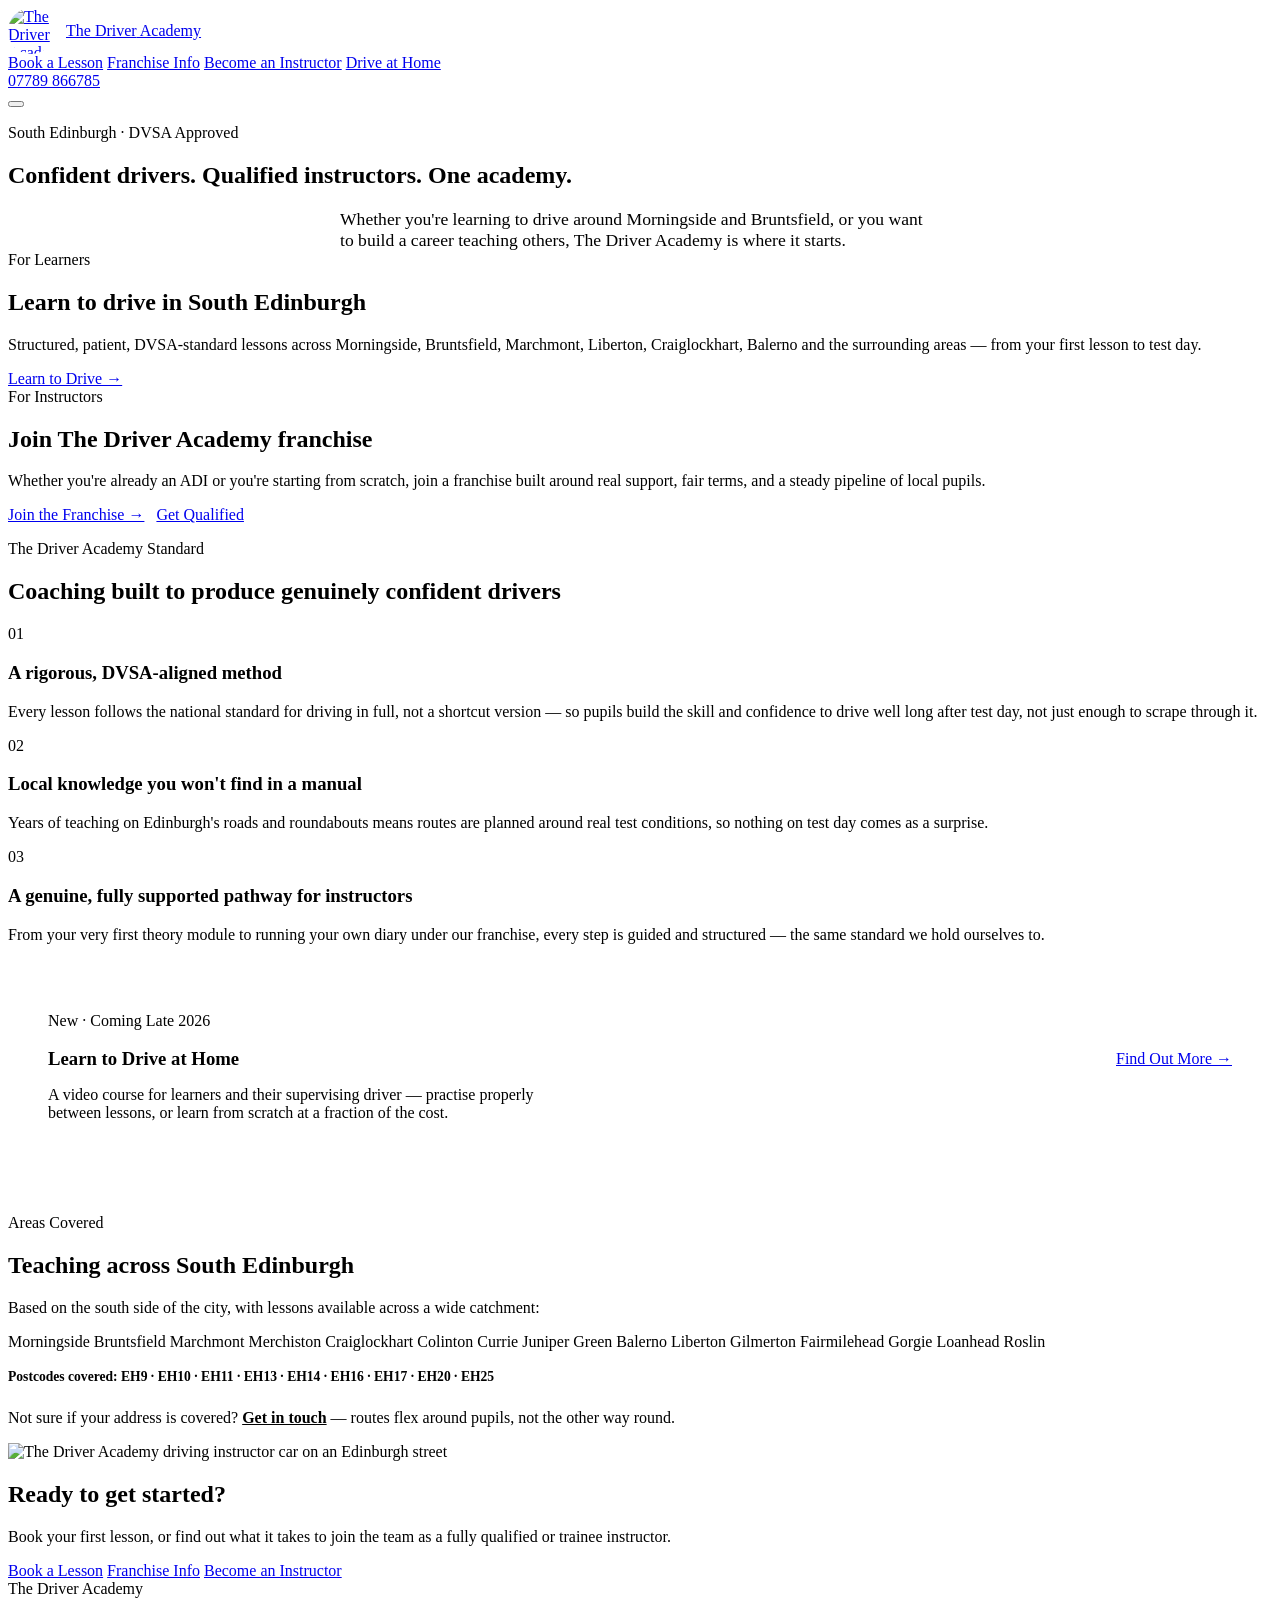
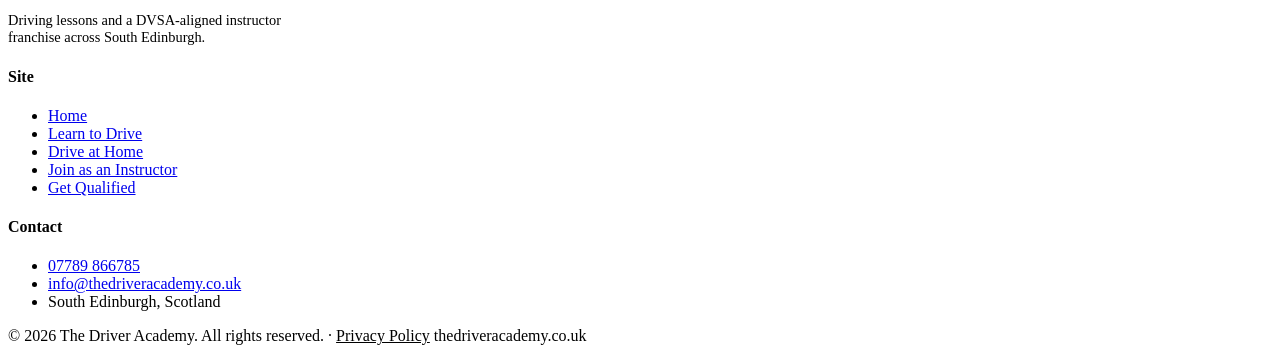
==== index.html @ 69329bc8 "Add files via upload" ====
<!DOCTYPE html>
<html lang="en-GB">
<head>
<meta charset="UTF-8">
<title>The Driver Academy | Learn to Drive & Instructor Franchise in Edinburgh</title>
<meta name="viewport" content="width=device-width, initial-scale=1.0">
<meta name="description" content="The Driver Academy — driving lessons across South Edinburgh (Morningside, Bruntsfield, Marchmont, Liberton, Craiglockhart, Balerno) and a driving instructor franchise for qualified and trainee ADIs.">
<link rel="icon" href="assets/images/favicon.png" type="image/png">
<link rel="preconnect" href="https://fonts.googleapis.com">
<link href="https://fonts.googleapis.com/css2?family=Archivo:wght@800;900&family=Inter:wght@400;500;600;700;800&display=swap" rel="stylesheet">
<link rel="stylesheet" href="assets/css/style.css">
<meta property="og:title" content="The Driver Academy">
<meta property="og:description" content="Driving lessons in South Edinburgh and a driving instructor franchise, including full ADI training for new instructors.">
<meta property="og:type" content="website">
<meta property="og:url" content="https://www.thedriveracademy.co.uk">
</head>
<body>

<header class="site-header">
  <nav class="nav">
    <a href="index.html" style="display:flex;align-items:center;gap:12px;">
      <img src="assets/images/logo.png" alt="The Driver Academy logo" style="height:46px;width:46px;border-radius:50%;">
      <span class="logo">The Driver<span> Academy</span></span>
    </a>
    <div class="nav-links">
      <a href="learners.html#book">Book a Lesson</a>
      <a href="instructors.html">Franchise Info</a>
      <a href="instructors/get-qualified.html">Become an Instructor</a>
      <a href="learn-at-home.html">Drive at Home</a>
    </div>
    <div class="nav-cta">
      <a href="tel:07789866785" class="btn btn--primary">07789 866785</a>
    </div>
    <button class="nav-toggle" aria-label="Menu" aria-expanded="false">
      <span></span><span></span><span></span>
    </button>
  </nav>
</header>

<section class="hero">
  <div class="container hero-intro">
    <p class="eyebrow">South Edinburgh · DVSA Approved</p>
    <h1>Confident drivers. Qualified instructors. One academy.</h1>
    <p style="font-size:1.1rem;max-width:600px;margin:0 auto;">Whether you're learning to drive around Morningside and Bruntsfield, or you want to build a career teaching others, The Driver Academy is where it starts.</p>
  </div>

  <div class="split">
    <div class="split-panel split-panel--light">
      <span class="tag">For Learners</span>
      <h2>Learn to drive in South Edinburgh</h2>
      <p>Structured, patient, DVSA-standard lessons across Morningside, Bruntsfield, Marchmont, Liberton, Craiglockhart, Balerno and the surrounding areas — from your first lesson to test day.</p>
      <div>
        <a href="learners.html" class="btn btn--dark">Learn to Drive →</a>
      </div>
    </div>
    <div class="split-panel split-panel--dark">
      <span class="tag">For Instructors</span>
      <h2>Join The Driver Academy franchise</h2>
      <p>Whether you're already an ADI or you're starting from scratch, join a franchise built around real support, fair terms, and a steady pipeline of local pupils.</p>
      <div style="display:flex;gap:12px;flex-wrap:wrap;">
        <a href="instructors.html" class="btn btn--primary">Join the Franchise →</a>
        <a href="instructors/get-qualified.html" class="btn btn--outline-light">Get Qualified</a>
      </div>
    </div>
  </div>
</section>

<section class="section">
  <div class="container">
    <div class="section-head section-head--center">
      <p class="eyebrow">The Driver Academy Standard</p>
      <h2>Coaching built to produce genuinely confident drivers</h2>
    </div>
    <div class="grid grid--3">
      <div class="card">
        <div class="card-icon">01</div>
        <h3>A rigorous, DVSA-aligned method</h3>
        <p>Every lesson follows the national standard for driving in full, not a shortcut version — so pupils build the skill and confidence to drive well long after test day, not just enough to scrape through it.</p>
      </div>
      <div class="card">
        <div class="card-icon">02</div>
        <h3>Local knowledge you won't find in a manual</h3>
        <p>Years of teaching on Edinburgh's roads and roundabouts means routes are planned around real test conditions, so nothing on test day comes as a surprise.</p>
      </div>
      <div class="card">
        <div class="card-icon">03</div>
        <h3>A genuine, fully supported pathway for instructors</h3>
        <p>From your very first theory module to running your own diary under our franchise, every step is guided and structured — the same standard we hold ourselves to.</p>
      </div>
    </div>
  </div>
</section>

<section class="section" style="padding-top:0;padding-bottom:40px;">
  <div class="container">
    <div class="card" style="border-color:var(--black);padding:36px 40px;display:flex;justify-content:space-between;align-items:center;gap:24px;flex-wrap:wrap;">
      <div>
        <p class="eyebrow" style="margin-bottom:8px;">New · Coming Late 2026</p>
        <h3 style="margin-bottom:6px;">Learn to Drive at Home</h3>
        <p style="margin-bottom:0;max-width:520px;">A video course for learners and their supervising driver — practise properly between lessons, or learn from scratch at a fraction of the cost.</p>
      </div>
      <a href="learn-at-home.html" class="btn btn--dark" style="flex-shrink:0;">Find Out More →</a>
    </div>
  </div>
</section>

<section class="section section--off">
  <div class="container">
    <div class="grid grid--2" style="align-items:center;gap:56px;">
      <div>
        <p class="eyebrow">Areas Covered</p>
        <h2>Teaching across South Edinburgh</h2>
        <p>Based on the south side of the city, with lessons available across a wide catchment:</p>
        <div class="area-list">
          <span class="area-pill">Morningside</span>
          <span class="area-pill">Bruntsfield</span>
          <span class="area-pill">Marchmont</span>
          <span class="area-pill">Merchiston</span>
          <span class="area-pill">Craiglockhart</span>
          <span class="area-pill">Colinton</span>
          <span class="area-pill">Currie</span>
          <span class="area-pill">Juniper Green</span>
          <span class="area-pill">Balerno</span>
          <span class="area-pill">Liberton</span>
          <span class="area-pill">Gilmerton</span>
          <span class="area-pill">Fairmilehead</span>
          <span class="area-pill">Gorgie</span>
          <span class="area-pill">Loanhead</span>
          <span class="area-pill">Roslin</span>
        </div>
        <p style="margin-top:18px;font-size:0.85rem;font-weight:700;color:var(--grey-700);">Postcodes covered: EH9 &middot; EH10 &middot; EH11 &middot; EH13 &middot; EH14 &middot; EH16 &middot; EH17 &middot; EH20 &middot; EH25</p>
        <p style="margin-top:24px;">Not sure if your address is covered? <a href="learners.html#book" style="color:var(--red);font-weight:700;">Get in touch</a> — routes flex around pupils, not the other way round.</p>
      </div>
      <div class="card" style="padding:0;overflow:hidden;">
        <img src="assets/images/homepage-car.jpg" alt="The Driver Academy driving instructor car on an Edinburgh street" style="display:block;width:100%;height:100%;object-fit:cover;">
      </div>
    </div>
  </div>
</section>

<section class="cta-strip">
  <div class="container">
    <h2>Ready to get started?</h2>
    <p>Book your first lesson, or find out what it takes to join the team as a fully qualified or trainee instructor.</p>
    <div class="cta-buttons">
      <a href="learners.html#book" class="btn btn--primary">Book a Lesson</a>
      <a href="instructors.html" class="btn btn--outline-light">Franchise Info</a>
      <a href="instructors/get-qualified.html" class="btn btn--outline-light">Become an Instructor</a>
    </div>
  </div>
</section>

<footer class="site-footer">
  <div class="container">
    <div class="footer-grid">
      <div>
        <span class="footer-logo">The Driver<span> Academy</span></span>
        <p style="color:var(--grey-500);font-size:0.9rem;max-width:280px;">Driving lessons and a DVSA-aligned instructor franchise across South Edinburgh.</p>
      </div>
      <div>
        <h4>Site</h4>
        <ul>
          <li><a href="index.html">Home</a></li>
          <li><a href="learners.html">Learn to Drive</a></li>
          <li><a href="learn-at-home.html">Drive at Home</a></li>
          <li><a href="instructors.html">Join as an Instructor</a></li>
          <li><a href="instructors/get-qualified.html">Get Qualified</a></li>
        </ul>
      </div>
      <div>
        <h4>Contact</h4>
        <ul>
          <li><a href="tel:07789866785">07789 866785</a></li>
          <li><a href="mailto:info@thedriveracademy.co.uk">info@thedriveracademy.co.uk</a></li>
          <li>South Edinburgh, Scotland</li>
        </ul>
      </div>
    </div>
    <div class="footer-bottom">
      <span>© 2026 The Driver Academy. All rights reserved. · <a href="privacy.html" style="color:var(--grey-300);">Privacy Policy</a></span>
      <span>thedriveracademy.co.uk</span>
    </div>
  </div>
</footer>

<script src="assets/js/main.js"></script>
</body>
</html>
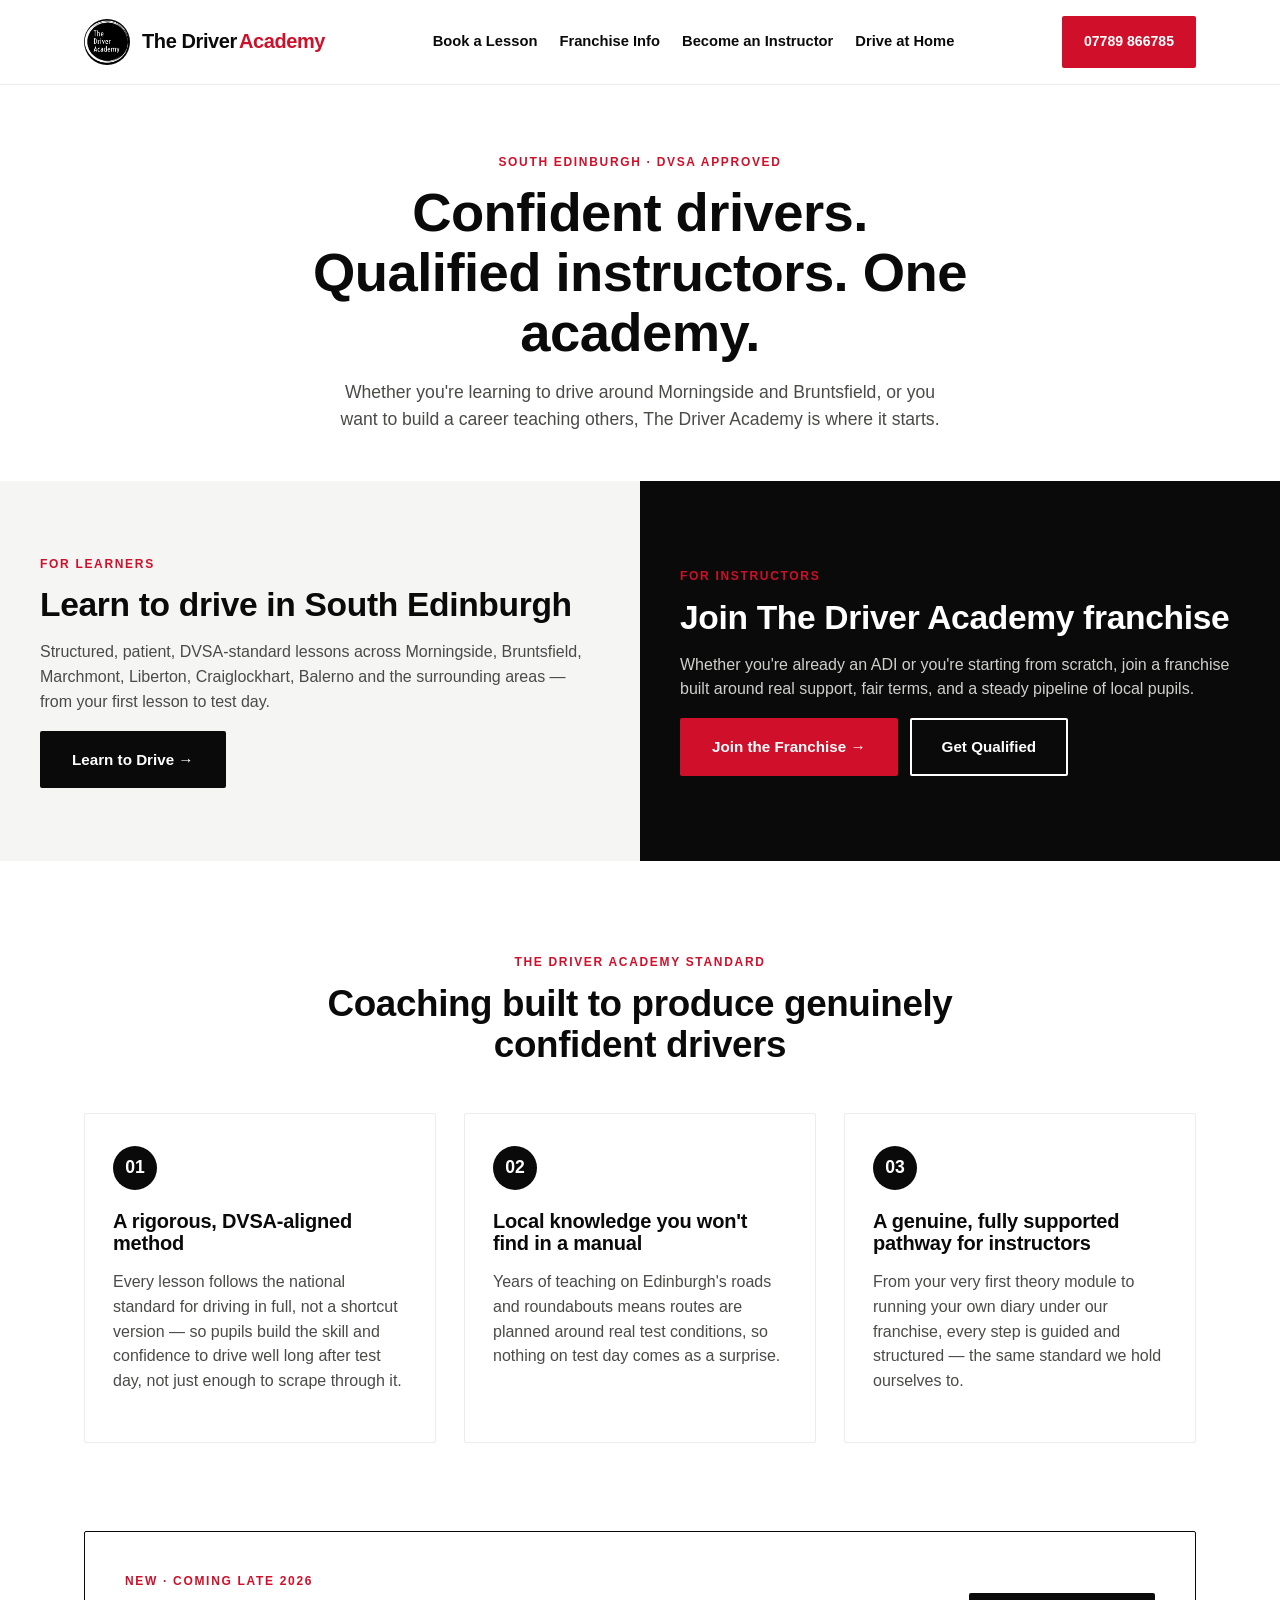
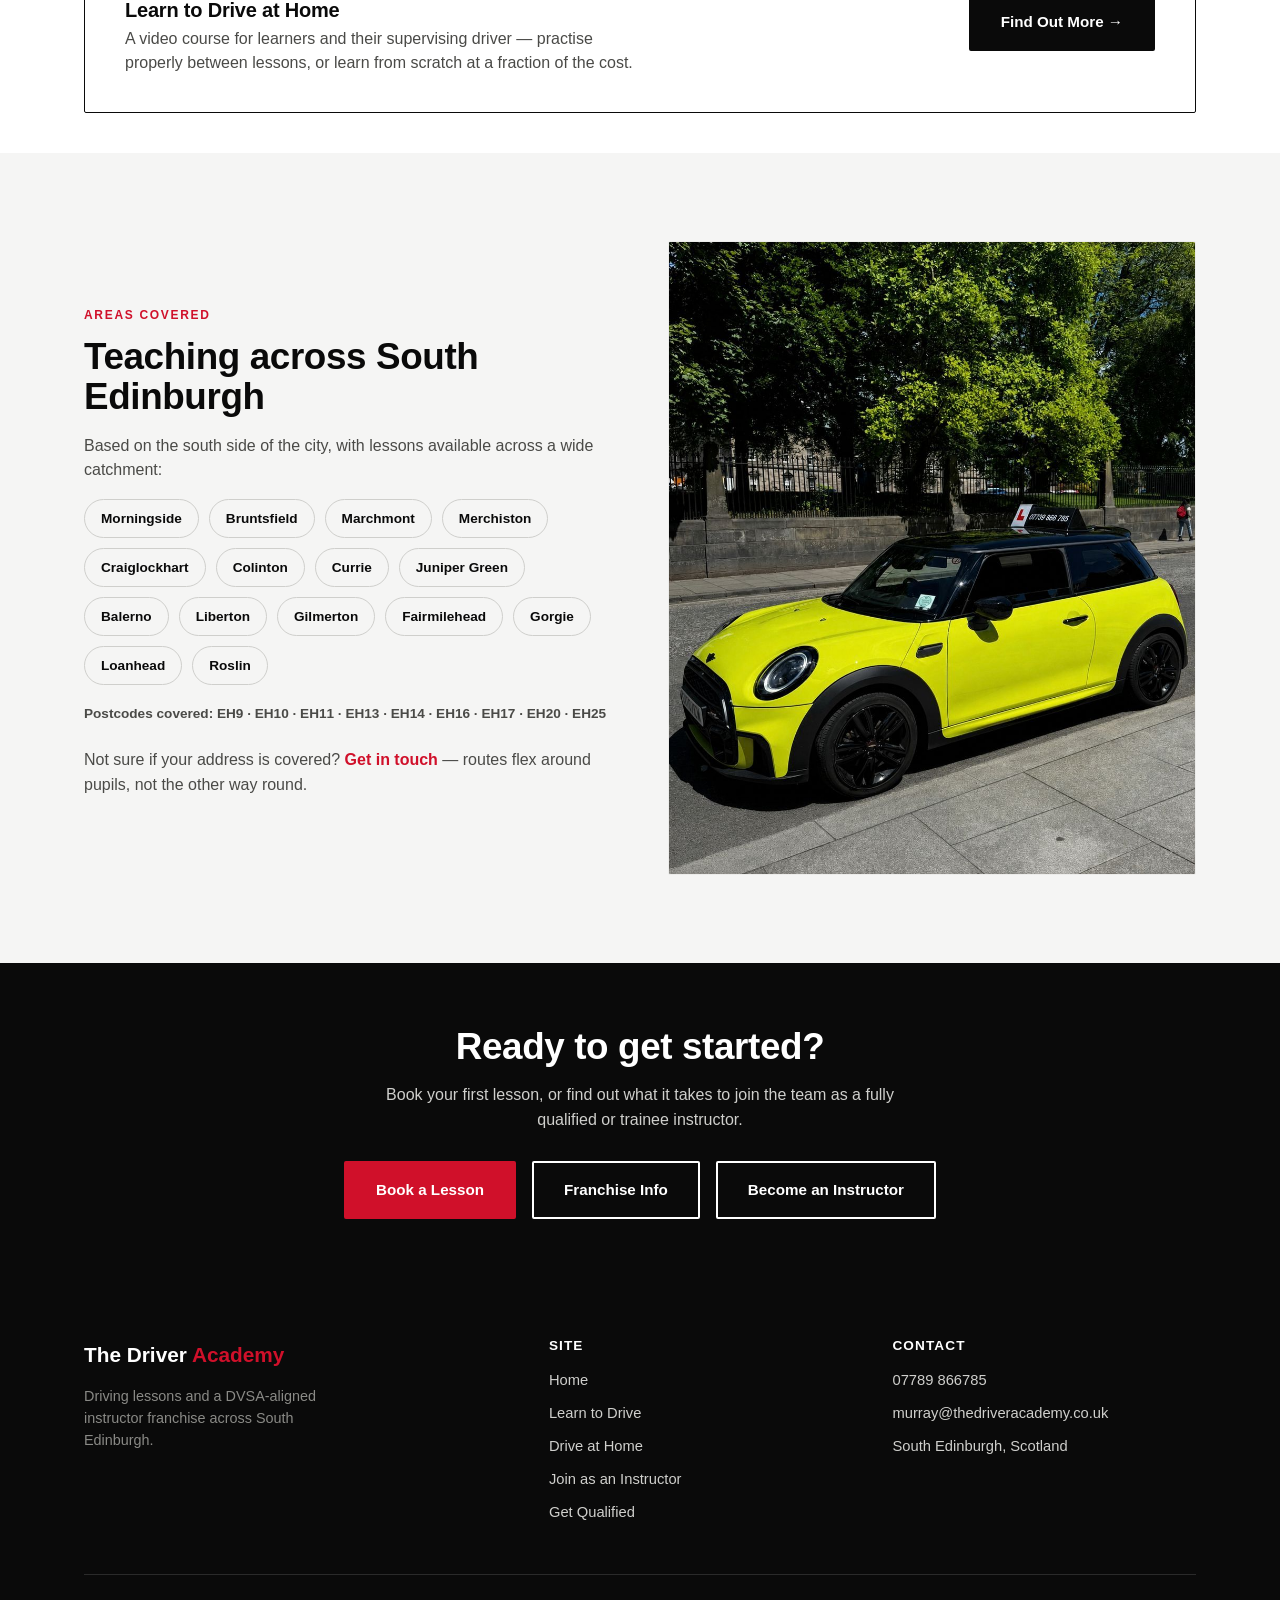
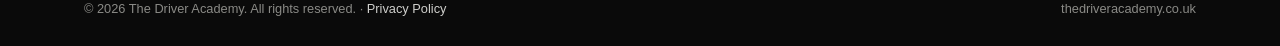
==== commit d84fa41c: "Update index.html" ====
--- a/index.html
+++ b/index.html
@@ -171,7 +171,7 @@
         <h4>Contact</h4>
         <ul>
           <li><a href="tel:07789866785">07789 866785</a></li>
-          <li><a href="mailto:info@thedriveracademy.co.uk">info@thedriveracademy.co.uk</a></li>
+          <li><a href="mailto:murray@thedriveracademy.co.uk">murray@thedriveracademy.co.uk</a></li>
           <li>South Edinburgh, Scotland</li>
         </ul>
       </div>
--- a/assets/css/style.css
+++ b/assets/css/style.css
@@ -0,0 +1,657 @@
+/* =========================================================
+   The Driver Academy — shared stylesheet
+   Palette: black / white core, single red accent (L-plate red)
+   ========================================================= */
+
+:root {
+  --black: #0a0a0a;
+  --white: #ffffff;
+  --off-white: #f5f5f4;
+  --grey-100: #ececea;
+  --grey-300: #cfcfcc;
+  --grey-500: #8a8a86;
+  --grey-700: #4a4a47;
+  --red: #d0102a;      /* L-plate red — the one accent colour */
+  --red-dark: #a30c21;
+  --radius: 2px;
+  --max-width: 1160px;
+  --font: 'Inter', -apple-system, BlinkMacSystemFont, 'Segoe UI', Roboto, Arial, sans-serif;
+  --font-display: 'Archivo', var(--font);
+}
+
+* { box-sizing: border-box; }
+
+html { scroll-behavior: smooth; }
+
+body {
+  margin: 0;
+  font-family: var(--font);
+  color: var(--black);
+  background: var(--white);
+  line-height: 1.55;
+  -webkit-font-smoothing: antialiased;
+}
+
+img { max-width: 100%; display: block; }
+
+a { color: inherit; text-decoration: none; }
+
+.container {
+  max-width: var(--max-width);
+  margin: 0 auto;
+  padding: 0 24px;
+}
+
+h1, h2, h3, h4 {
+  font-family: var(--font-display);
+  font-weight: 800;
+  line-height: 1.1;
+  margin: 0 0 16px;
+  letter-spacing: -0.01em;
+}
+
+h1 { font-size: clamp(2.2rem, 5vw, 3.4rem); }
+h2 { font-size: clamp(1.6rem, 3.4vw, 2.3rem); }
+h3 { font-size: 1.25rem; }
+
+p { margin: 0 0 16px; color: var(--grey-700); }
+
+.eyebrow {
+  display: inline-block;
+  font-size: 0.75rem;
+  font-weight: 700;
+  letter-spacing: 0.14em;
+  text-transform: uppercase;
+  color: var(--red);
+  margin-bottom: 12px;
+}
+
+.section {
+  padding: 88px 0;
+}
+
+.section--tight { padding: 56px 0; }
+
+.section--dark {
+  background: var(--black);
+  color: var(--white);
+}
+
+.section--dark p { color: var(--grey-300); }
+.section--dark h2, .section--dark h3 { color: var(--white); }
+
+.section--off {
+  background: var(--off-white);
+}
+
+.section-head {
+  max-width: 640px;
+  margin: 0 0 48px;
+}
+
+.section-head--center {
+  margin-left: auto;
+  margin-right: auto;
+  text-align: center;
+}
+
+/* ---------- Buttons ---------- */
+
+.btn {
+  display: inline-flex;
+  align-items: center;
+  justify-content: center;
+  gap: 8px;
+  padding: 15px 30px;
+  font-weight: 700;
+  font-size: 0.95rem;
+  border-radius: var(--radius);
+  border: 2px solid var(--black);
+  cursor: pointer;
+  transition: transform 0.15s ease, background 0.15s ease, color 0.15s ease, border-color 0.15s ease;
+  white-space: nowrap;
+}
+
+.btn:hover { transform: translateY(-2px); }
+
+.btn--primary {
+  background: var(--red);
+  border-color: var(--red);
+  color: var(--white);
+}
+.btn--primary:hover { background: var(--red-dark); border-color: var(--red-dark); }
+
+.btn--dark {
+  background: var(--black);
+  border-color: var(--black);
+  color: var(--white);
+}
+.btn--dark:hover { background: #1f1f1f; }
+
+.btn--outline {
+  background: transparent;
+  border-color: var(--black);
+  color: var(--black);
+}
+.btn--outline:hover { background: var(--black); color: var(--white); }
+
+.btn--outline-light {
+  background: transparent;
+  border-color: var(--white);
+  color: var(--white);
+}
+.btn--outline-light:hover { background: var(--white); color: var(--black); }
+
+.btn--block { width: 100%; }
+
+/* ---------- Header / Nav ---------- */
+
+.site-header {
+  position: sticky;
+  top: 0;
+  z-index: 100;
+  background: rgba(255,255,255,0.94);
+  backdrop-filter: saturate(180%) blur(8px);
+  border-bottom: 1px solid var(--grey-100);
+}
+
+.nav {
+  display: flex;
+  align-items: center;
+  justify-content: space-between;
+  padding: 16px 24px;
+  max-width: var(--max-width);
+  margin: 0 auto;
+}
+
+.logo {
+  font-family: var(--font-display);
+  font-weight: 900;
+  font-size: 1.25rem;
+  letter-spacing: -0.02em;
+  display: flex;
+  align-items: baseline;
+  gap: 2px;
+}
+
+.logo span { color: var(--red); }
+
+.nav-links {
+  display: flex;
+  align-items: center;
+  gap: 22px;
+  flex-shrink: 0;
+}
+
+.nav-links a {
+  font-weight: 600;
+  font-size: 0.92rem;
+  padding: 6px 0;
+  border-bottom: 2px solid transparent;
+  white-space: nowrap;
+}
+
+.logo {
+  white-space: nowrap;
+  flex-shrink: 0;
+}
+
+.nav-links a:hover,
+.nav-links a.active {
+  border-bottom-color: var(--red);
+}
+
+.nav-cta {
+  display: flex;
+  gap: 10px;
+  align-items: center;
+  flex-shrink: 0;
+}
+
+.nav-cta .btn {
+  padding: 13px 20px;
+  font-size: 0.88rem;
+  white-space: nowrap;
+}
+
+.nav-toggle {
+  display: none;
+  flex-direction: column;
+  gap: 5px;
+  background: none;
+  border: none;
+  cursor: pointer;
+  padding: 8px;
+}
+.nav-toggle span {
+  width: 24px;
+  height: 2px;
+  background: var(--black);
+}
+
+/* ---------- Hero split (home) ---------- */
+
+.hero {
+  padding: 64px 0 0;
+}
+
+.hero-intro {
+  text-align: center;
+  max-width: 720px;
+  margin: 0 auto 48px;
+}
+
+.split {
+  display: grid;
+  grid-template-columns: 1fr 1fr;
+}
+
+.split-panel {
+  padding: 72px 40px;
+  min-height: 380px;
+  display: flex;
+  flex-direction: column;
+  justify-content: center;
+  position: relative;
+}
+
+.split-panel--light {
+  background: var(--off-white);
+  color: var(--black);
+}
+
+.split-panel--dark {
+  background: var(--black);
+  color: var(--white);
+}
+
+.split-panel--dark p { color: var(--grey-300); }
+
+.split-panel .tag {
+  font-size: 0.75rem;
+  font-weight: 700;
+  letter-spacing: 0.14em;
+  text-transform: uppercase;
+  color: var(--red);
+  margin-bottom: 14px;
+}
+
+.split-panel h2 { font-size: clamp(1.6rem, 3vw, 2.1rem); }
+
+/* ---------- Cards / grids ---------- */
+
+.grid {
+  display: grid;
+  gap: 28px;
+}
+
+.grid--3 { grid-template-columns: repeat(3, 1fr); }
+.grid--2 { grid-template-columns: repeat(2, 1fr); }
+.grid--4 { grid-template-columns: repeat(4, 1fr); }
+
+.card {
+  background: var(--white);
+  border: 1px solid var(--grey-100);
+  border-radius: var(--radius);
+  padding: 32px 28px;
+}
+
+.card--dark {
+  background: var(--black);
+  color: var(--white);
+  border-color: var(--black);
+}
+.card--dark p { color: var(--grey-300); }
+
+.card-icon {
+  width: 44px;
+  height: 44px;
+  border-radius: 50%;
+  background: var(--black);
+  color: var(--white);
+  display: flex;
+  align-items: center;
+  justify-content: center;
+  font-weight: 800;
+  margin-bottom: 20px;
+  font-size: 1.1rem;
+}
+
+.card--dark .card-icon {
+  background: var(--red);
+}
+
+/* ---------- Pricing ---------- */
+
+.price-card {
+  border: 2px solid var(--black);
+  border-radius: var(--radius);
+  padding: 36px 28px;
+  text-align: center;
+  display: flex;
+  flex-direction: column;
+}
+
+.price-card--featured {
+  border-color: var(--red);
+  position: relative;
+}
+
+.price-card--featured::before {
+  content: "MOST POPULAR";
+  position: absolute;
+  top: -13px;
+  left: 50%;
+  transform: translateX(-50%);
+  background: var(--red);
+  color: var(--white);
+  font-size: 0.68rem;
+  font-weight: 800;
+  letter-spacing: 0.08em;
+  padding: 4px 12px;
+  border-radius: 20px;
+}
+
+.price-value {
+  font-family: var(--font-display);
+  font-size: 2.4rem;
+  font-weight: 900;
+  margin: 12px 0 4px;
+}
+
+.price-value span {
+  font-size: 1rem;
+  font-weight: 600;
+  color: var(--grey-500);
+  margin-left: 5px;
+}
+
+.price-note {
+  font-size: 0.8rem;
+  color: var(--grey-500);
+  margin-top: -10px;
+}
+
+.price-list {
+  list-style: none;
+  padding: 0;
+  margin: 24px 0 28px;
+  text-align: left;
+  flex-grow: 1;
+}
+
+.price-list li {
+  padding: 9px 0;
+  border-top: 1px solid var(--grey-100);
+  font-size: 0.92rem;
+  display: flex;
+  gap: 10px;
+}
+
+.price-list li::before {
+  content: "✓";
+  color: var(--red);
+  font-weight: 800;
+}
+
+.badge-flag {
+  display: inline-block;
+  background: var(--grey-100);
+  color: var(--black);
+  font-size: 0.75rem;
+  font-weight: 700;
+  padding: 6px 12px;
+  border-radius: 20px;
+  margin: 4px 6px 4px 0;
+}
+
+/* ---------- Steps / timeline ---------- */
+
+.steps {
+  counter-reset: step;
+}
+
+.step {
+  display: grid;
+  grid-template-columns: 64px 1fr;
+  gap: 24px;
+  padding: 28px 0;
+  border-top: 1px solid var(--grey-100);
+}
+
+.step:first-child { border-top: none; }
+
+.step-num {
+  counter-increment: step;
+  font-family: var(--font-display);
+  font-size: 1.6rem;
+  font-weight: 900;
+  color: var(--grey-300);
+}
+
+.step-num::before {
+  content: counter(step, decimal-leading-zero);
+}
+
+/* ---------- Testimonials ---------- */
+
+.testimonial {
+  background: var(--off-white);
+  border-left: 4px solid var(--red);
+  padding: 26px 28px;
+  border-radius: var(--radius);
+}
+
+.testimonial p {
+  font-style: italic;
+  color: var(--black);
+  margin-bottom: 12px;
+}
+
+.testimonial-name {
+  font-weight: 700;
+  font-size: 0.9rem;
+  color: var(--grey-700);
+}
+
+/* ---------- Forms ---------- */
+
+.form {
+  background: var(--off-white);
+  border-radius: var(--radius);
+  padding: 40px;
+}
+
+.form-row {
+  display: grid;
+  grid-template-columns: 1fr 1fr;
+  gap: 18px;
+}
+
+.field {
+  margin-bottom: 18px;
+}
+
+.field label {
+  display: block;
+  font-size: 0.85rem;
+  font-weight: 700;
+  margin-bottom: 6px;
+}
+
+.field input,
+.field select,
+.field textarea {
+  width: 100%;
+  padding: 13px 14px;
+  border: 1px solid var(--grey-300);
+  border-radius: var(--radius);
+  font-family: var(--font);
+  font-size: 0.95rem;
+  background: var(--white);
+}
+
+.field input:focus,
+.field select:focus,
+.field textarea:focus {
+  outline: none;
+  border-color: var(--red);
+}
+
+.form-note {
+  font-size: 0.78rem;
+  color: var(--grey-500);
+  margin-top: 14px;
+}
+
+/* ---------- Banner / CTA strip ---------- */
+
+.cta-strip {
+  background: var(--black);
+  color: var(--white);
+  padding: 64px 0;
+  text-align: center;
+}
+
+.cta-strip h2 { color: var(--white); }
+.cta-strip p { color: var(--grey-300); max-width: 560px; margin-left: auto; margin-right: auto; }
+
+.cta-buttons {
+  display: flex;
+  gap: 16px;
+  justify-content: center;
+  flex-wrap: wrap;
+  margin-top: 28px;
+}
+
+/* ---------- Areas list ---------- */
+
+.area-list {
+  display: flex;
+  flex-wrap: wrap;
+  gap: 10px;
+}
+
+.area-pill {
+  border: 1px solid var(--grey-300);
+  padding: 8px 16px;
+  border-radius: 20px;
+  font-size: 0.85rem;
+  font-weight: 600;
+}
+
+/* ---------- Footer ---------- */
+
+.site-footer {
+  background: var(--black);
+  color: var(--grey-300);
+  padding: 56px 0 28px;
+}
+
+.footer-grid {
+  display: grid;
+  grid-template-columns: 1.4fr 1fr 1fr;
+  gap: 40px;
+  margin-bottom: 40px;
+}
+
+.footer-grid h4 {
+  color: var(--white);
+  font-size: 0.85rem;
+  letter-spacing: 0.08em;
+  text-transform: uppercase;
+  margin-bottom: 16px;
+}
+
+.footer-grid ul { list-style: none; padding: 0; margin: 0; }
+.footer-grid li { margin-bottom: 10px; font-size: 0.92rem; }
+.footer-grid a:hover { color: var(--white); }
+
+.footer-logo {
+  font-family: var(--font-display);
+  font-weight: 900;
+  font-size: 1.3rem;
+  color: var(--white);
+  margin-bottom: 14px;
+  display: block;
+}
+.footer-logo span { color: var(--red); }
+
+.footer-bottom {
+  border-top: 1px solid #2a2a2a;
+  padding-top: 24px;
+  display: flex;
+  justify-content: space-between;
+  flex-wrap: wrap;
+  gap: 12px;
+  font-size: 0.8rem;
+  color: var(--grey-500);
+}
+
+/* ---------- Breadcrumb ---------- */
+
+.breadcrumb {
+  font-size: 0.85rem;
+  color: var(--grey-500);
+  margin-bottom: 20px;
+}
+.breadcrumb a { color: var(--grey-700); font-weight: 600; }
+.breadcrumb a:hover { color: var(--red); }
+
+/* ---------- Utility ---------- */
+
+.mt-0 { margin-top: 0; }
+.text-center { text-align: center; }
+.tag-row { margin-bottom: 18px; }
+
+.placeholder-note {
+  background: #fff7ed;
+  border: 1px dashed #d97706;
+  color: #92400e;
+  font-size: 0.82rem;
+  padding: 10px 14px;
+  border-radius: var(--radius);
+  margin-bottom: 20px;
+}
+
+/* ---------- Responsive ---------- */
+
+@media (max-width: 900px) {
+  .grid--3, .grid--4 { grid-template-columns: repeat(2, 1fr); }
+  .footer-grid { grid-template-columns: 1fr 1fr; }
+}
+
+/* Nav switches to the mobile hamburger earlier than the content grid
+   breakpoints, so there's no dead zone where nav links + CTA buttons
+   are forced to wrap or overflow (roughly 760–980px). */
+@media (max-width: 1200px) {
+  .nav-links, .nav-cta .btn--outline { display: none; }
+  .nav-toggle { display: flex; }
+  .nav.open .nav-links {
+    display: flex;
+    position: absolute;
+    top: 100%;
+    left: 0;
+    right: 0;
+    background: var(--white);
+    flex-direction: column;
+    padding: 20px 24px;
+    gap: 18px;
+    border-bottom: 1px solid var(--grey-100);
+  }
+}
+
+@media (max-width: 480px) {
+  /* Header CTA competes with the wordmark logo for space on small
+     phones — drop it here and rely on the hamburger + in-page CTAs. */
+  .nav-cta { display: none; }
+  .logo { font-size: 1.05rem; }
+}
+
+@media (max-width: 760px) {
+  .split { grid-template-columns: 1fr; }
+  .grid--3, .grid--4, .grid--2 { grid-template-columns: 1fr; }
+  .form-row { grid-template-columns: 1fr; }
+  .footer-grid { grid-template-columns: 1fr; }
+  .section { padding: 56px 0; }
+}
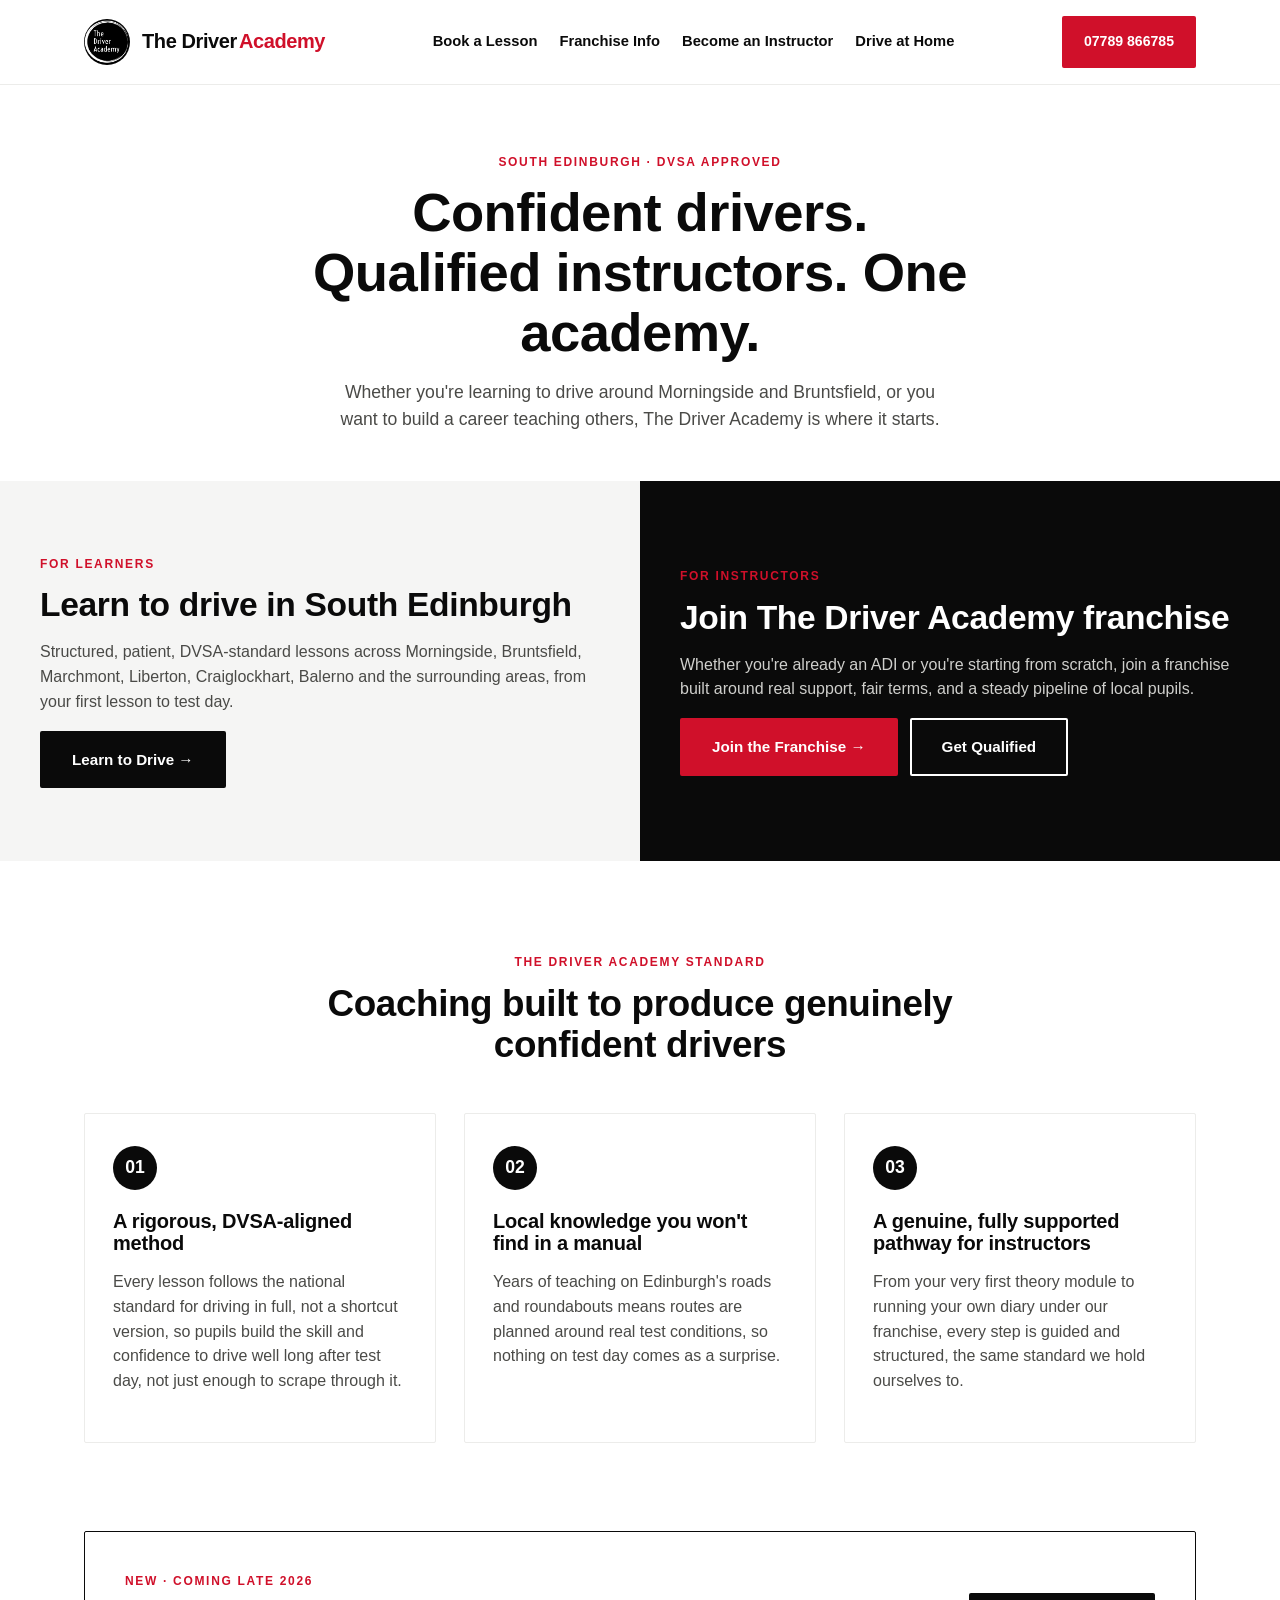
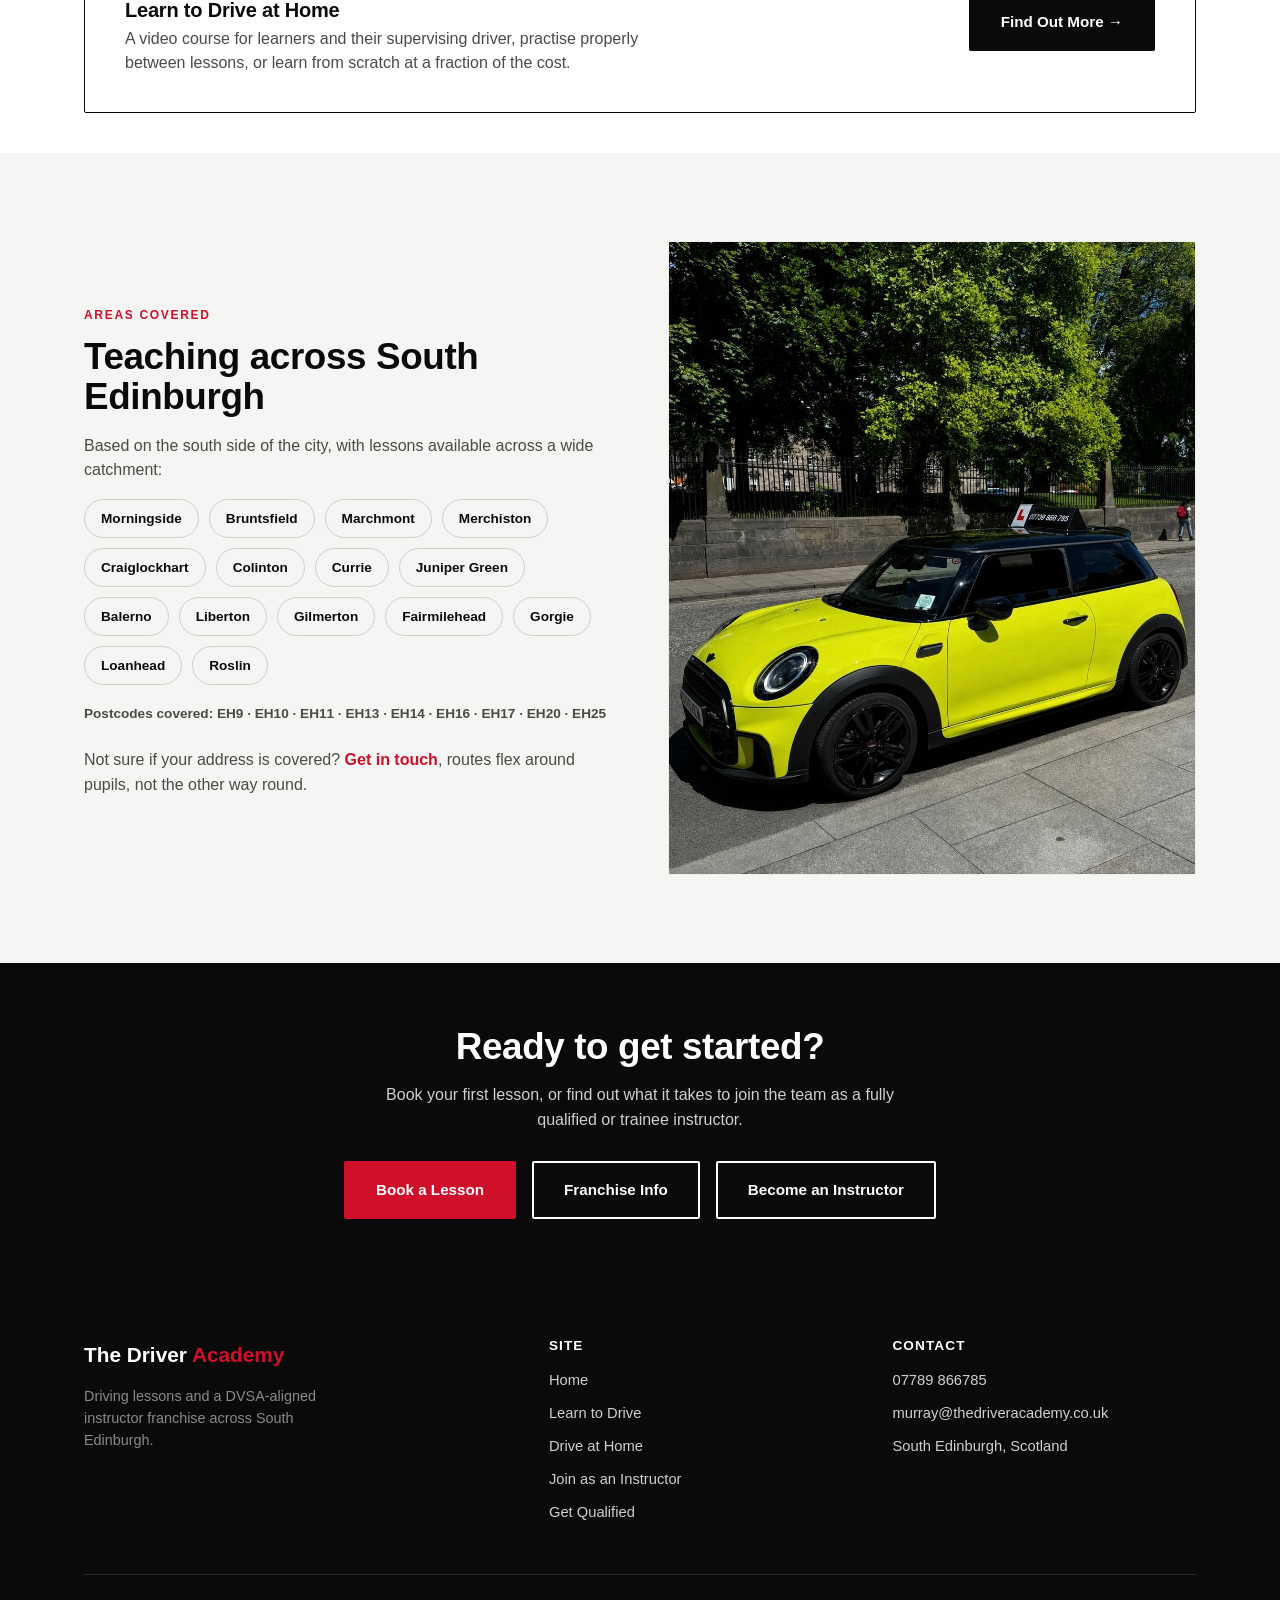
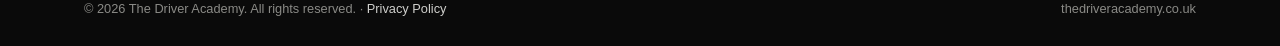
==== commit 79df43b8: "Remove em dashes from copy" ====
--- a/index.html
+++ b/index.html
@@ -4,7 +4,7 @@
 <meta charset="UTF-8">
 <title>The Driver Academy | Learn to Drive & Instructor Franchise in Edinburgh</title>
 <meta name="viewport" content="width=device-width, initial-scale=1.0">
-<meta name="description" content="The Driver Academy — driving lessons across South Edinburgh (Morningside, Bruntsfield, Marchmont, Liberton, Craiglockhart, Balerno) and a driving instructor franchise for qualified and trainee ADIs.">
+<meta name="description" content="The Driver Academy, driving lessons across South Edinburgh (Morningside, Bruntsfield, Marchmont, Liberton, Craiglockhart, Balerno) and a driving instructor franchise for qualified and trainee ADIs.">
 <link rel="icon" href="assets/images/favicon.png" type="image/png">
 <link rel="preconnect" href="https://fonts.googleapis.com">
 <link href="https://fonts.googleapis.com/css2?family=Archivo:wght@800;900&family=Inter:wght@400;500;600;700;800&display=swap" rel="stylesheet">
@@ -48,7 +48,7 @@
     <div class="split-panel split-panel--light">
       <span class="tag">For Learners</span>
       <h2>Learn to drive in South Edinburgh</h2>
-      <p>Structured, patient, DVSA-standard lessons across Morningside, Bruntsfield, Marchmont, Liberton, Craiglockhart, Balerno and the surrounding areas — from your first lesson to test day.</p>
+      <p>Structured, patient, DVSA-standard lessons across Morningside, Bruntsfield, Marchmont, Liberton, Craiglockhart, Balerno and the surrounding areas, from your first lesson to test day.</p>
       <div>
         <a href="learners.html" class="btn btn--dark">Learn to Drive →</a>
       </div>
@@ -75,7 +75,7 @@
       <div class="card">
         <div class="card-icon">01</div>
         <h3>A rigorous, DVSA-aligned method</h3>
-        <p>Every lesson follows the national standard for driving in full, not a shortcut version — so pupils build the skill and confidence to drive well long after test day, not just enough to scrape through it.</p>
+        <p>Every lesson follows the national standard for driving in full, not a shortcut version, so pupils build the skill and confidence to drive well long after test day, not just enough to scrape through it.</p>
       </div>
       <div class="card">
         <div class="card-icon">02</div>
@@ -85,7 +85,7 @@
       <div class="card">
         <div class="card-icon">03</div>
         <h3>A genuine, fully supported pathway for instructors</h3>
-        <p>From your very first theory module to running your own diary under our franchise, every step is guided and structured — the same standard we hold ourselves to.</p>
+        <p>From your very first theory module to running your own diary under our franchise, every step is guided and structured, the same standard we hold ourselves to.</p>
       </div>
     </div>
   </div>
@@ -97,7 +97,7 @@
       <div>
         <p class="eyebrow" style="margin-bottom:8px;">New · Coming Late 2026</p>
         <h3 style="margin-bottom:6px;">Learn to Drive at Home</h3>
-        <p style="margin-bottom:0;max-width:520px;">A video course for learners and their supervising driver — practise properly between lessons, or learn from scratch at a fraction of the cost.</p>
+        <p style="margin-bottom:0;max-width:520px;">A video course for learners and their supervising driver, practise properly between lessons, or learn from scratch at a fraction of the cost.</p>
       </div>
       <a href="learn-at-home.html" class="btn btn--dark" style="flex-shrink:0;">Find Out More →</a>
     </div>
@@ -129,7 +129,7 @@
           <span class="area-pill">Roslin</span>
         </div>
         <p style="margin-top:18px;font-size:0.85rem;font-weight:700;color:var(--grey-700);">Postcodes covered: EH9 &middot; EH10 &middot; EH11 &middot; EH13 &middot; EH14 &middot; EH16 &middot; EH17 &middot; EH20 &middot; EH25</p>
-        <p style="margin-top:24px;">Not sure if your address is covered? <a href="learners.html#book" style="color:var(--red);font-weight:700;">Get in touch</a> — routes flex around pupils, not the other way round.</p>
+        <p style="margin-top:24px;">Not sure if your address is covered? <a href="learners.html#book" style="color:var(--red);font-weight:700;">Get in touch</a>, routes flex around pupils, not the other way round.</p>
       </div>
       <div class="card" style="padding:0;overflow:hidden;">
         <img src="assets/images/homepage-car.jpg" alt="The Driver Academy driving instructor car on an Edinburgh street" style="display:block;width:100%;height:100%;object-fit:cover;">
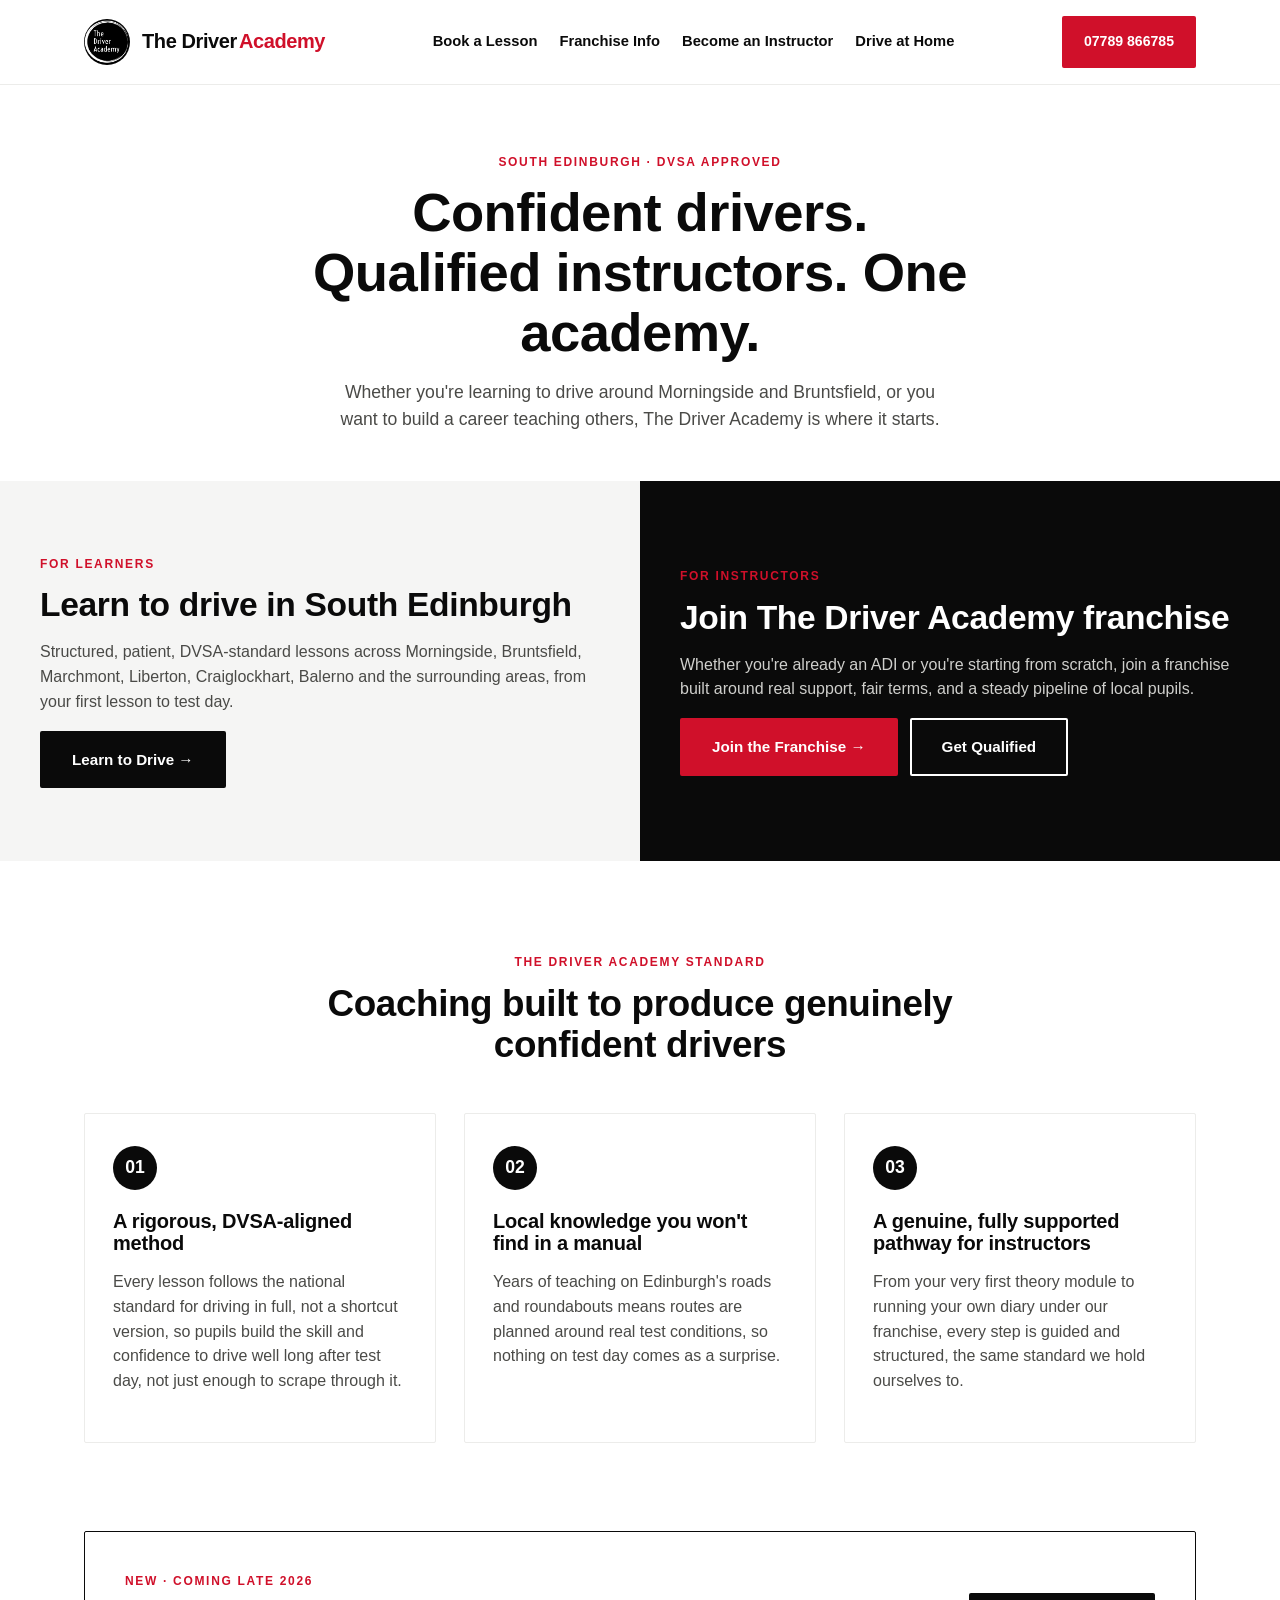
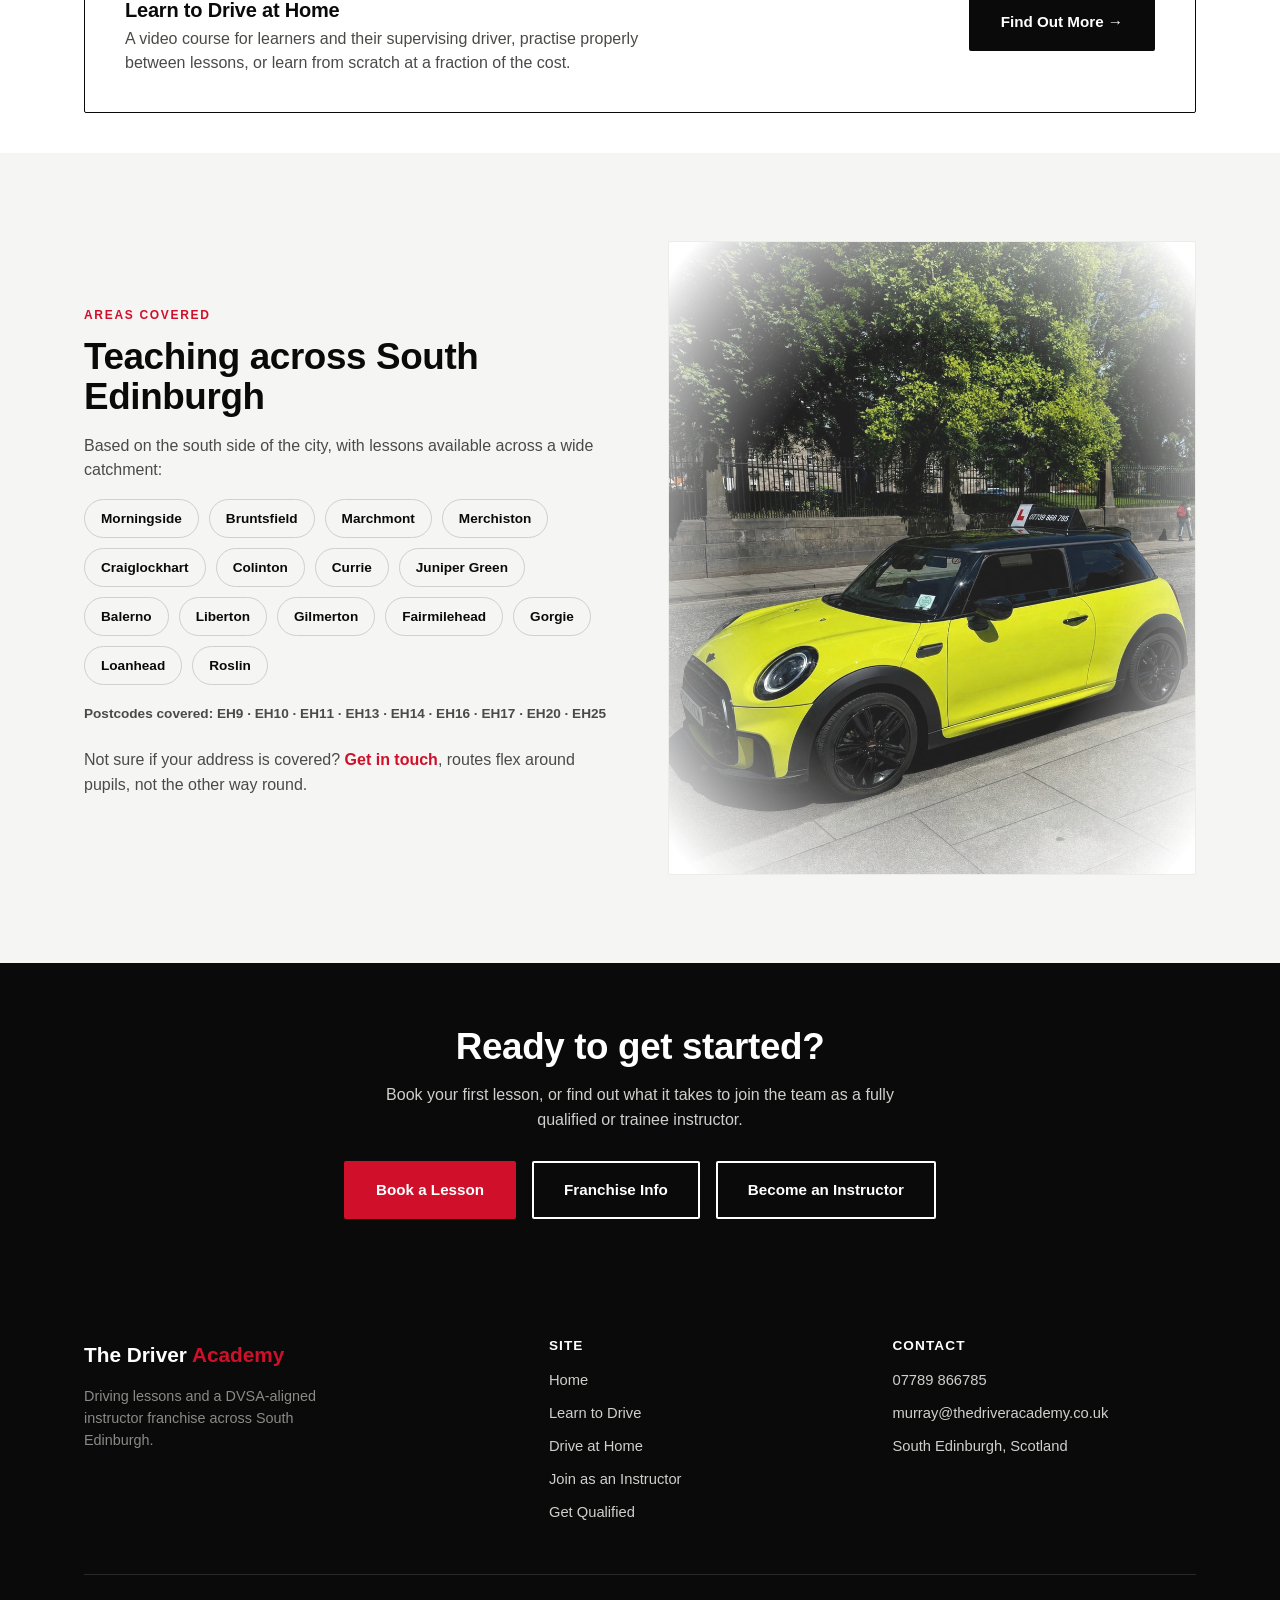
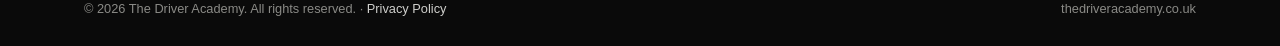
==== commit b7c5c5e5: "Fade edges of homepage car photo" ====
--- a/index.html
+++ b/index.html
@@ -132,7 +132,7 @@
         <p style="margin-top:24px;">Not sure if your address is covered? <a href="learners.html#book" style="color:var(--red);font-weight:700;">Get in touch</a>, routes flex around pupils, not the other way round.</p>
       </div>
       <div class="card" style="padding:0;overflow:hidden;">
-        <img src="assets/images/homepage-car.jpg" alt="The Driver Academy driving instructor car on an Edinburgh street" style="display:block;width:100%;height:100%;object-fit:cover;">
+        <img src="assets/images/homepage-car.jpg" alt="The Driver Academy driving instructor car on an Edinburgh street" style="display:block;width:100%;height:100%;object-fit:cover;opacity:0.88;-webkit-mask-image:radial-gradient(ellipse at center, black 50%, transparent 95%);mask-image:radial-gradient(ellipse at center, black 50%, transparent 95%);">
       </div>
     </div>
   </div>
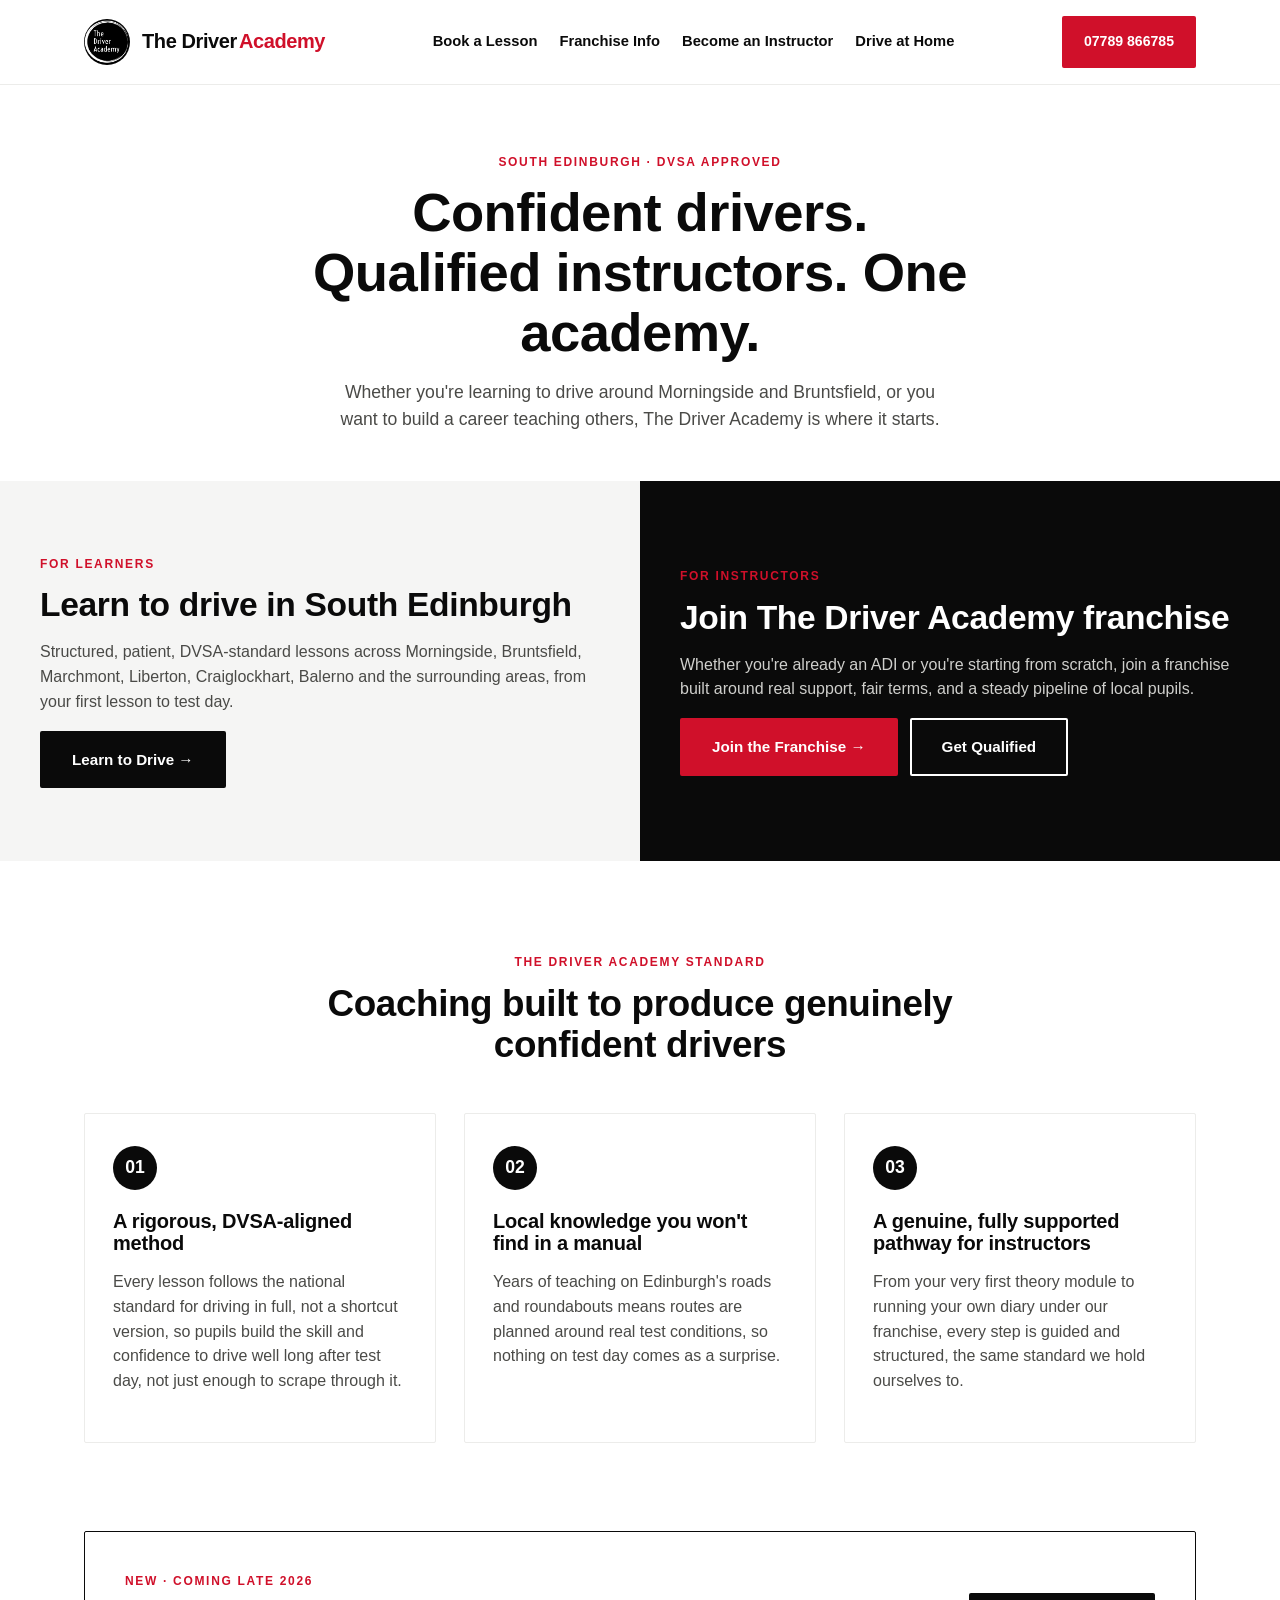
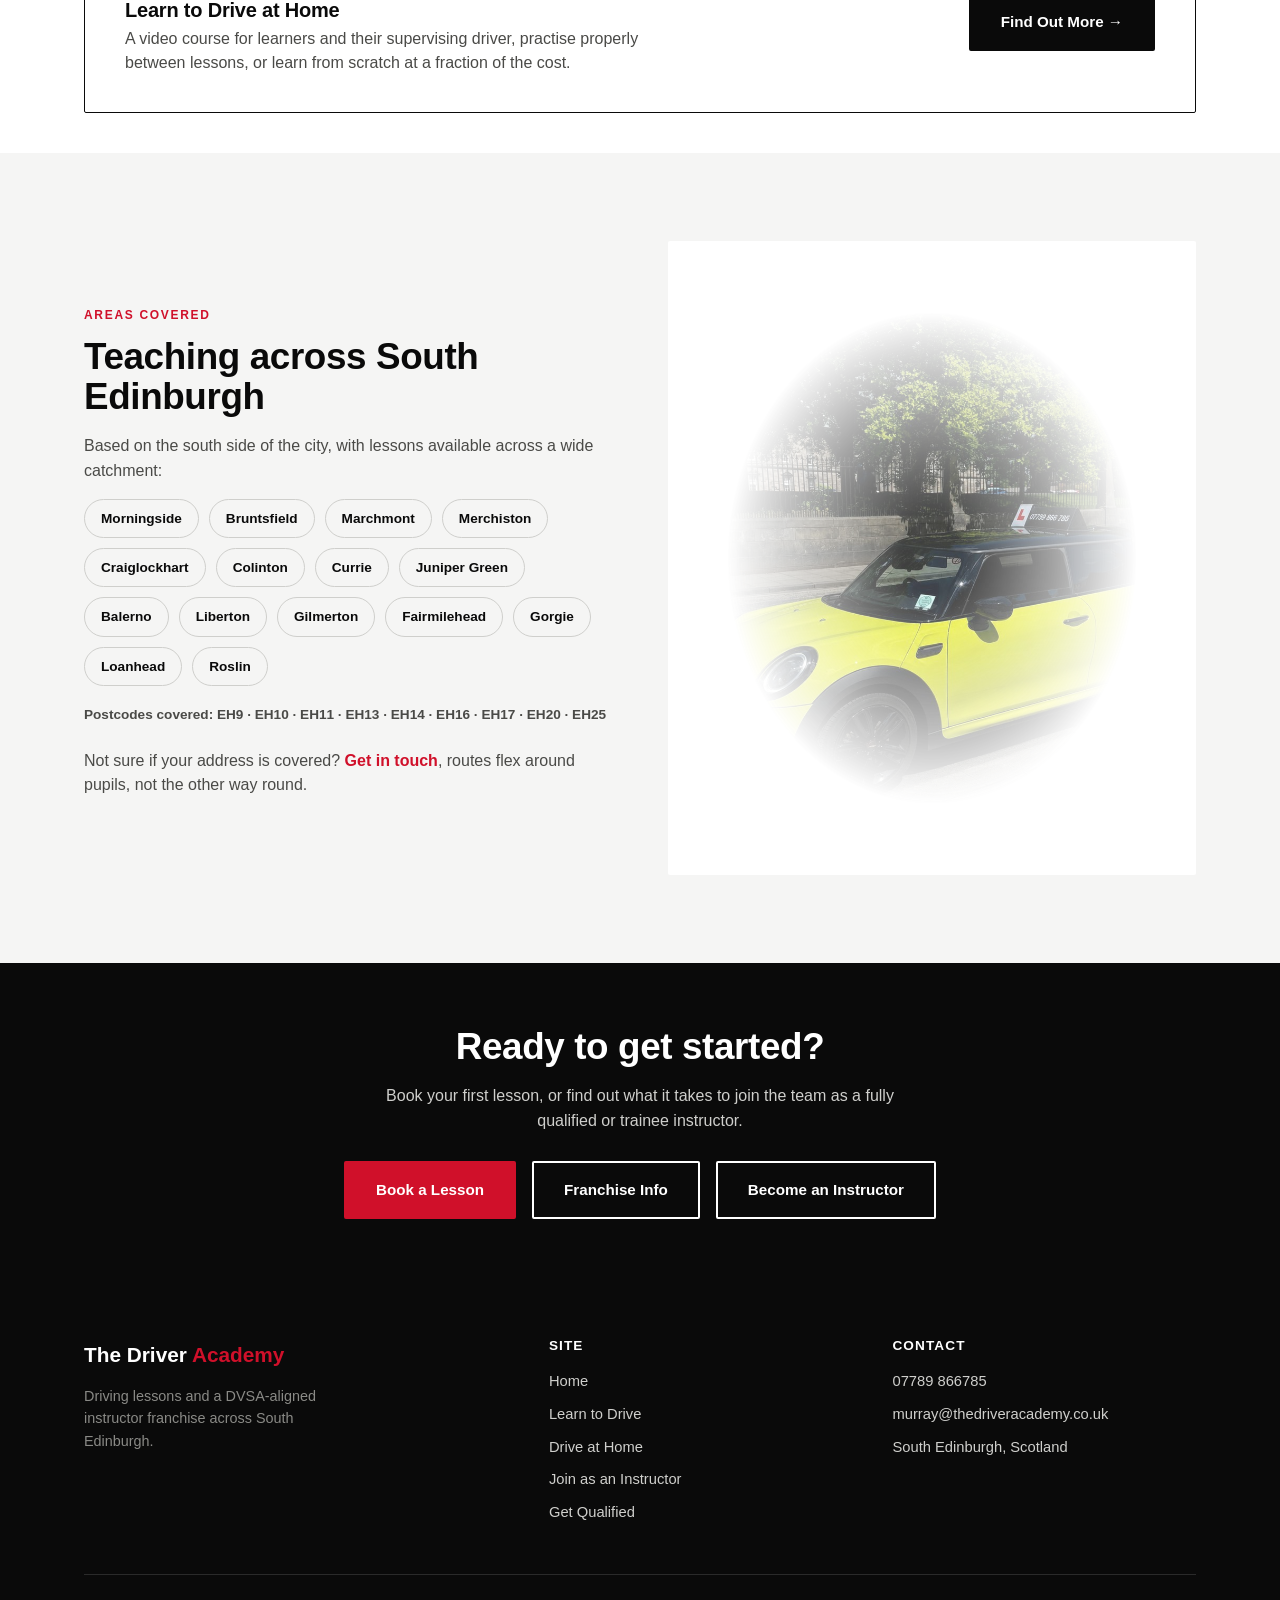
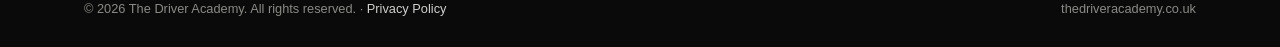
==== commit 48693874: "Deepen fade and remove border on homepage car photo" ====
--- a/index.html
+++ b/index.html
@@ -131,8 +131,8 @@
         <p style="margin-top:18px;font-size:0.85rem;font-weight:700;color:var(--grey-700);">Postcodes covered: EH9 &middot; EH10 &middot; EH11 &middot; EH13 &middot; EH14 &middot; EH16 &middot; EH17 &middot; EH20 &middot; EH25</p>
         <p style="margin-top:24px;">Not sure if your address is covered? <a href="learners.html#book" style="color:var(--red);font-weight:700;">Get in touch</a>, routes flex around pupils, not the other way round.</p>
       </div>
-      <div class="card" style="padding:0;overflow:hidden;">
-        <img src="assets/images/homepage-car.jpg" alt="The Driver Academy driving instructor car on an Edinburgh street" style="display:block;width:100%;height:100%;object-fit:cover;opacity:0.88;-webkit-mask-image:radial-gradient(ellipse at center, black 50%, transparent 95%);mask-image:radial-gradient(ellipse at center, black 50%, transparent 95%);">
+      <div class="card" style="padding:0;overflow:hidden;border:none;box-shadow:none;">
+        <img src="assets/images/homepage-car.jpg" alt="The Driver Academy driving instructor car on an Edinburgh street" style="display:block;width:100%;height:100%;object-fit:cover;opacity:0.75;-webkit-mask-image:radial-gradient(ellipse at center, black 8%, transparent 55%);mask-image:radial-gradient(ellipse at center, black 8%, transparent 55%);">
       </div>
     </div>
   </div>
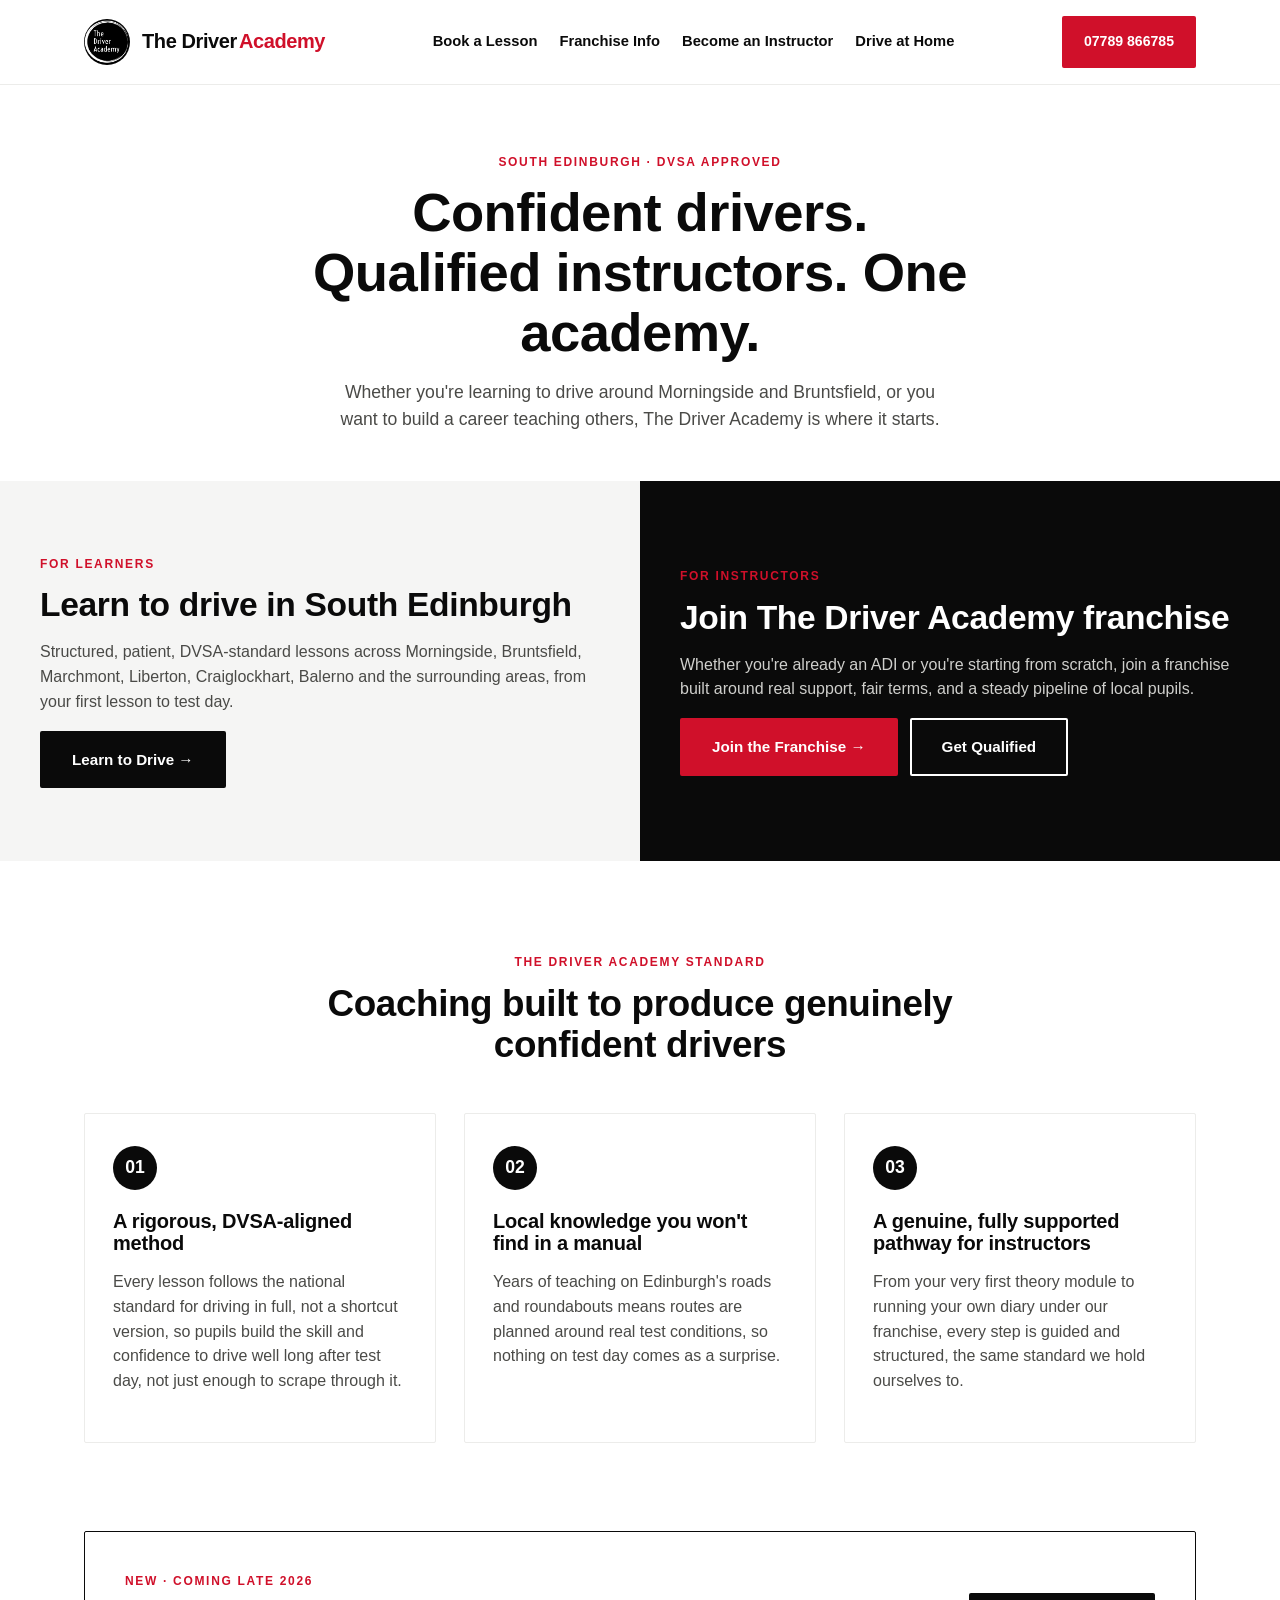
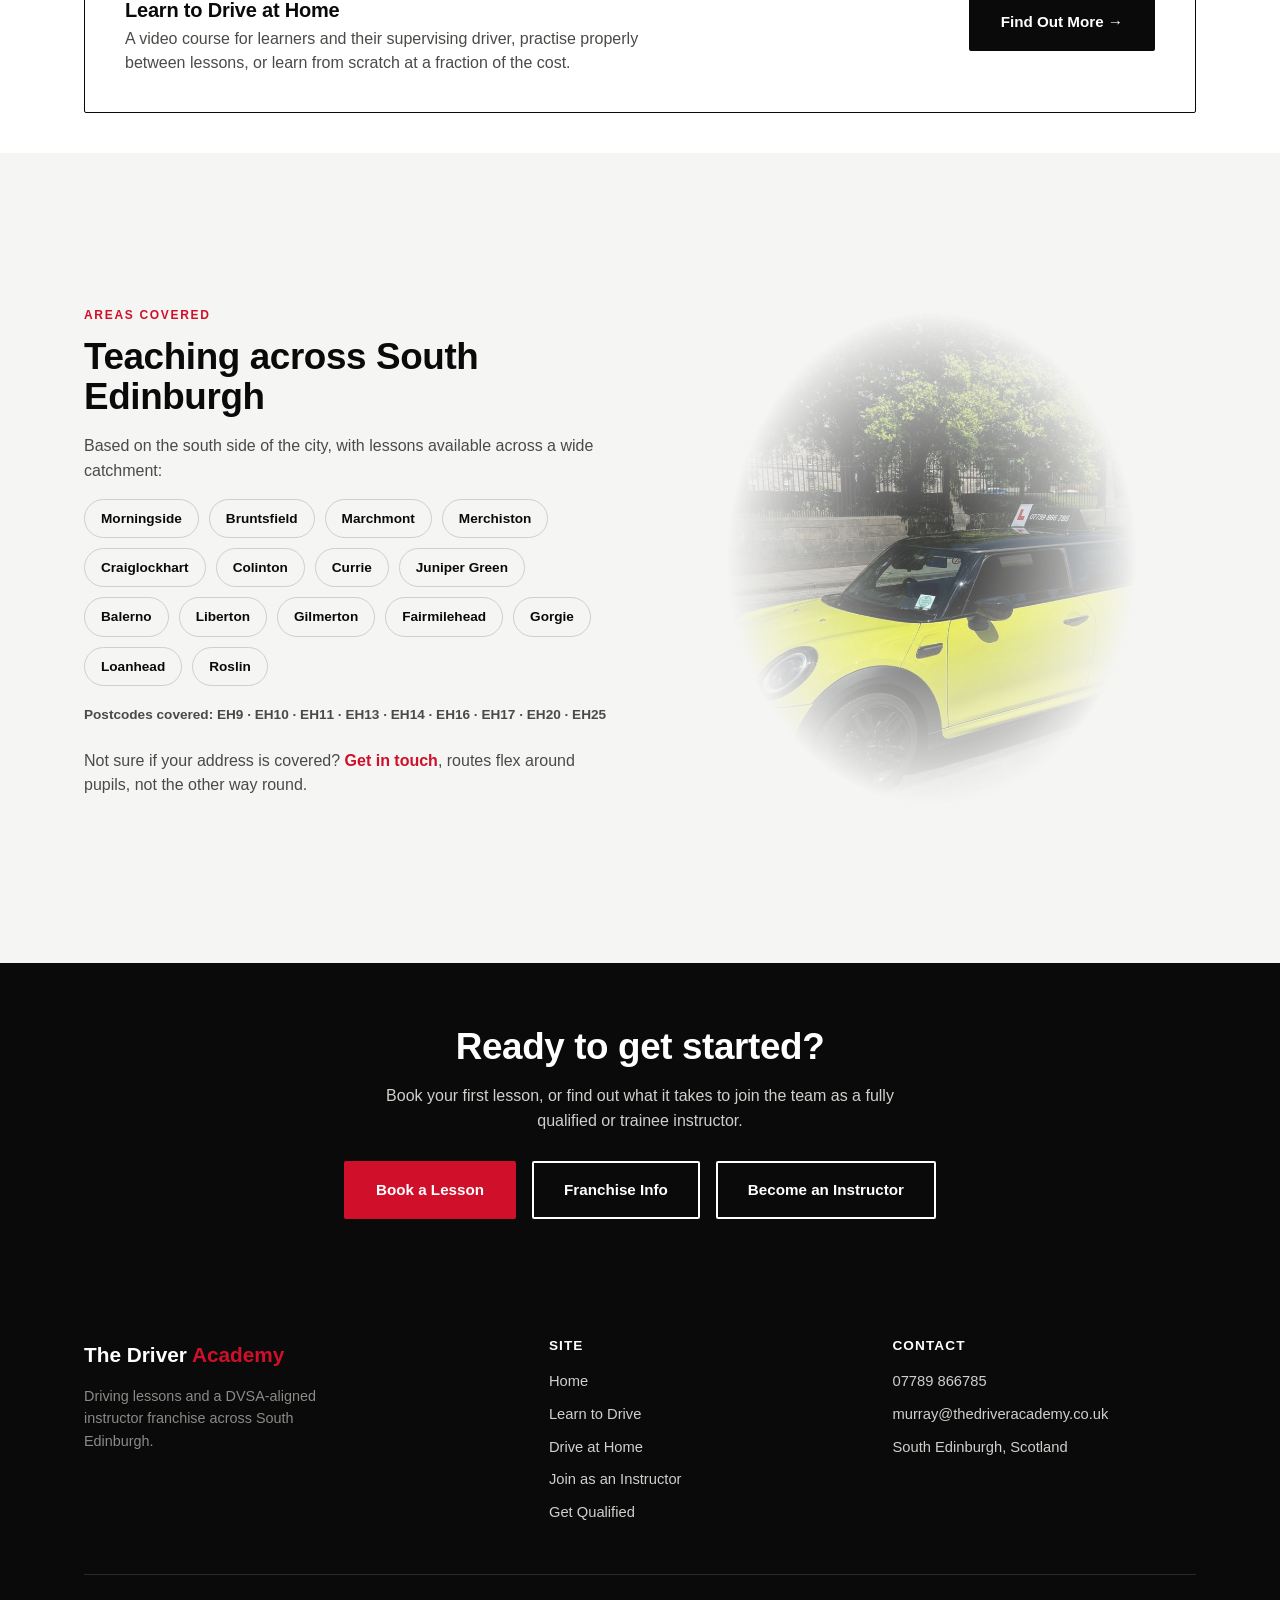
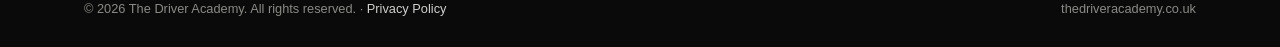
==== commit f3551f99: "Make car photo card background transparent so it merges with page background" ====
--- a/index.html
+++ b/index.html
@@ -131,7 +131,7 @@
         <p style="margin-top:18px;font-size:0.85rem;font-weight:700;color:var(--grey-700);">Postcodes covered: EH9 &middot; EH10 &middot; EH11 &middot; EH13 &middot; EH14 &middot; EH16 &middot; EH17 &middot; EH20 &middot; EH25</p>
         <p style="margin-top:24px;">Not sure if your address is covered? <a href="learners.html#book" style="color:var(--red);font-weight:700;">Get in touch</a>, routes flex around pupils, not the other way round.</p>
       </div>
-      <div class="card" style="padding:0;overflow:hidden;border:none;box-shadow:none;">
+      <div class="card" style="padding:0;overflow:hidden;border:none;box-shadow:none;background:transparent;">
         <img src="assets/images/homepage-car.jpg" alt="The Driver Academy driving instructor car on an Edinburgh street" style="display:block;width:100%;height:100%;object-fit:cover;opacity:0.75;-webkit-mask-image:radial-gradient(ellipse at center, black 8%, transparent 55%);mask-image:radial-gradient(ellipse at center, black 8%, transparent 55%);">
       </div>
     </div>
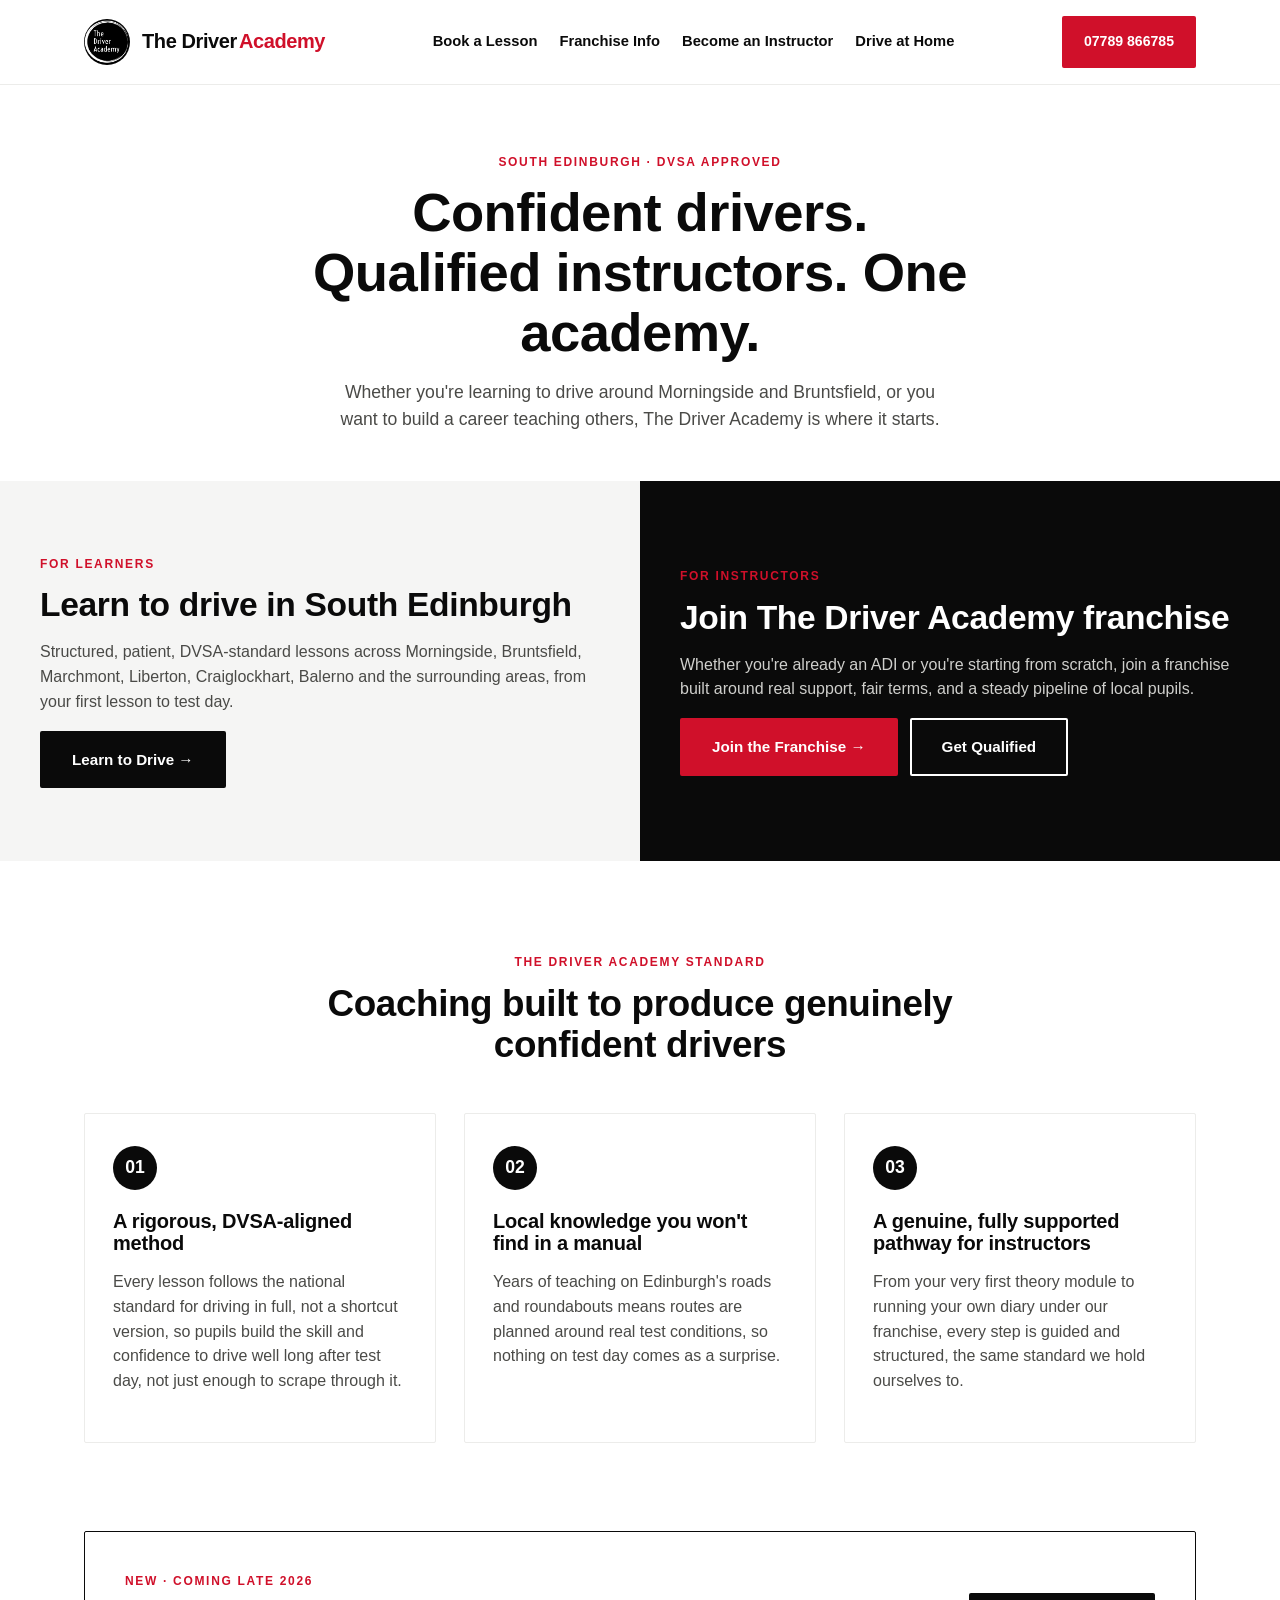
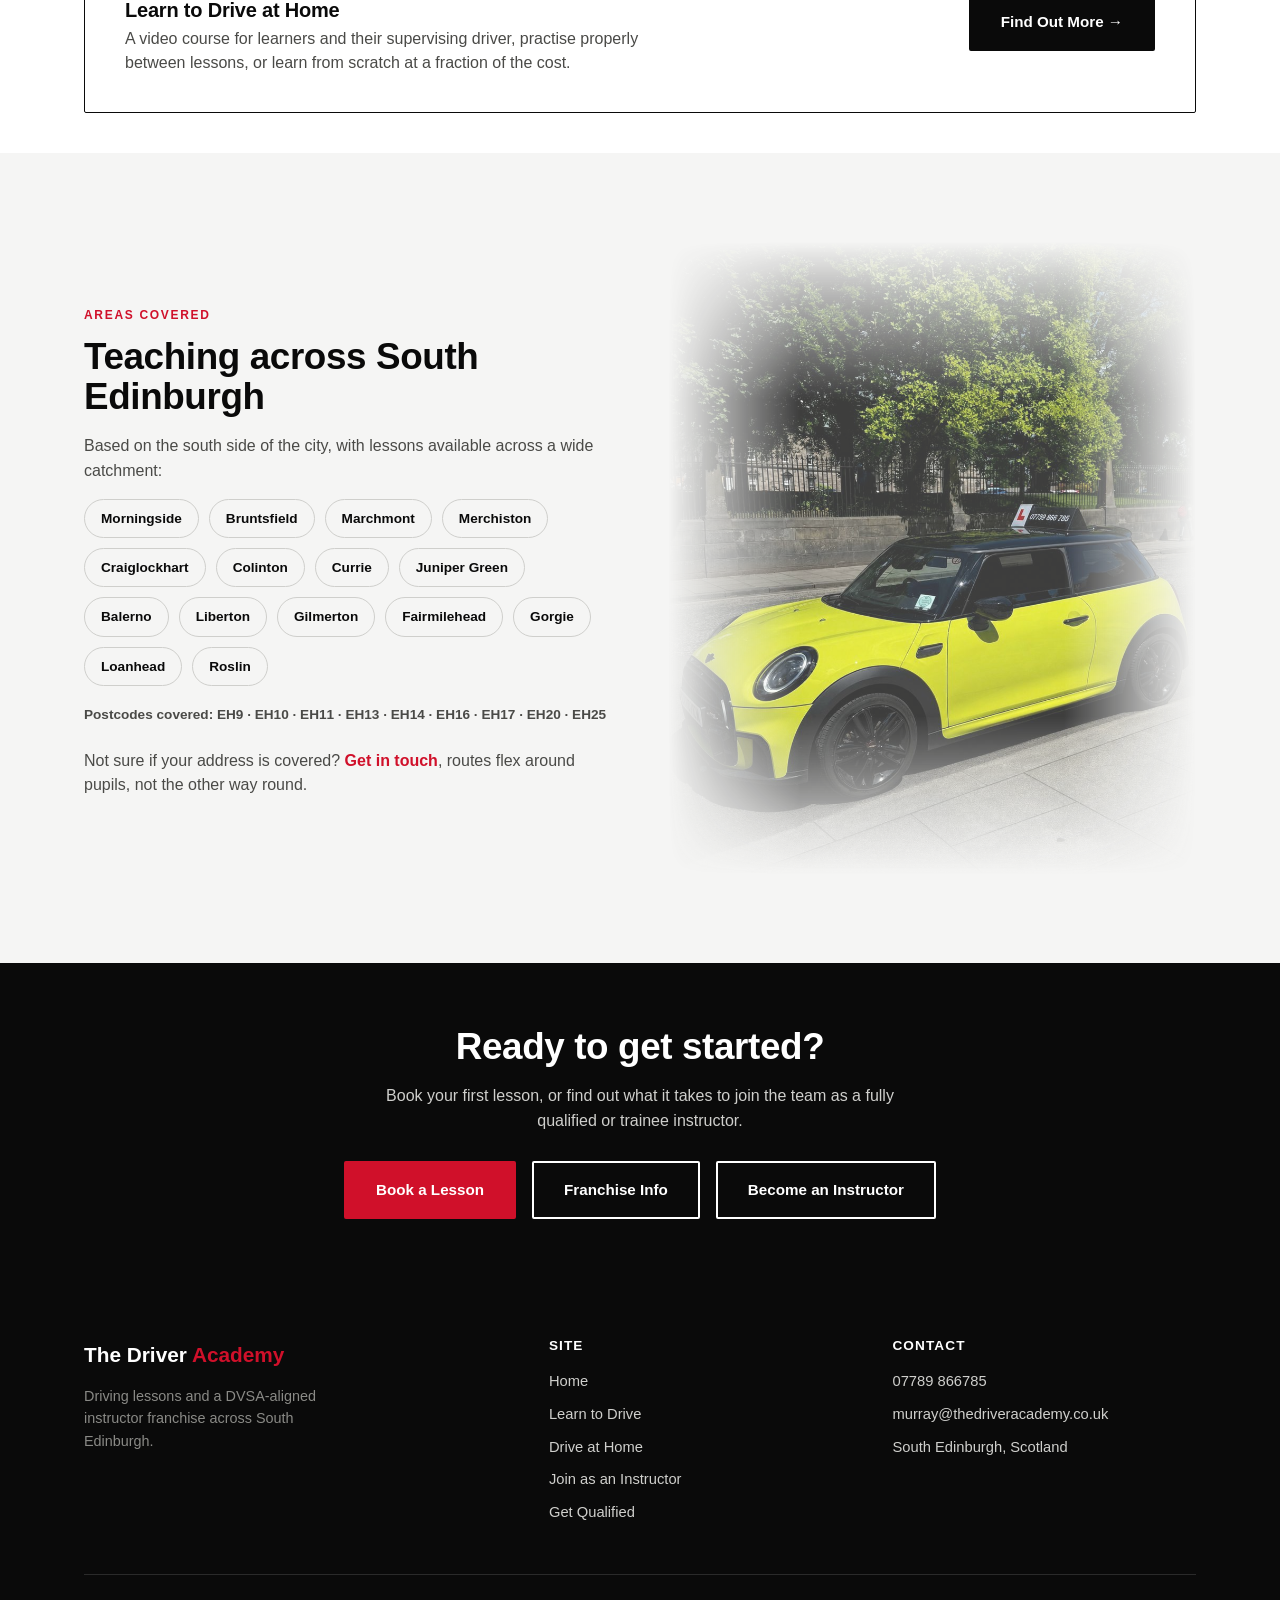
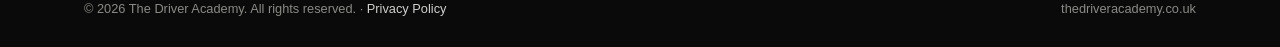
==== commit ad0d702d: "Make car photo fade shape more rectangular" ====
--- a/index.html
+++ b/index.html
@@ -132,7 +132,7 @@
         <p style="margin-top:24px;">Not sure if your address is covered? <a href="learners.html#book" style="color:var(--red);font-weight:700;">Get in touch</a>, routes flex around pupils, not the other way round.</p>
       </div>
       <div class="card" style="padding:0;overflow:hidden;border:none;box-shadow:none;background:transparent;">
-        <img src="assets/images/homepage-car.jpg" alt="The Driver Academy driving instructor car on an Edinburgh street" style="display:block;width:100%;height:100%;object-fit:cover;opacity:0.75;-webkit-mask-image:radial-gradient(ellipse at center, black 8%, transparent 55%);mask-image:radial-gradient(ellipse at center, black 8%, transparent 55%);">
+        <img src="assets/images/homepage-car.jpg" alt="The Driver Academy driving instructor car on an Edinburgh street" style="display:block;width:100%;height:100%;object-fit:cover;opacity:0.75;-webkit-mask-image:linear-gradient(to right, transparent 0%, black 25%, black 75%, transparent 100%),linear-gradient(to bottom, transparent 0%, black 25%, black 75%, transparent 100%);-webkit-mask-composite:source-in;mask-image:linear-gradient(to right, transparent 0%, black 25%, black 75%, transparent 100%),linear-gradient(to bottom, transparent 0%, black 25%, black 75%, transparent 100%);mask-composite:intersect;">
       </div>
     </div>
   </div>
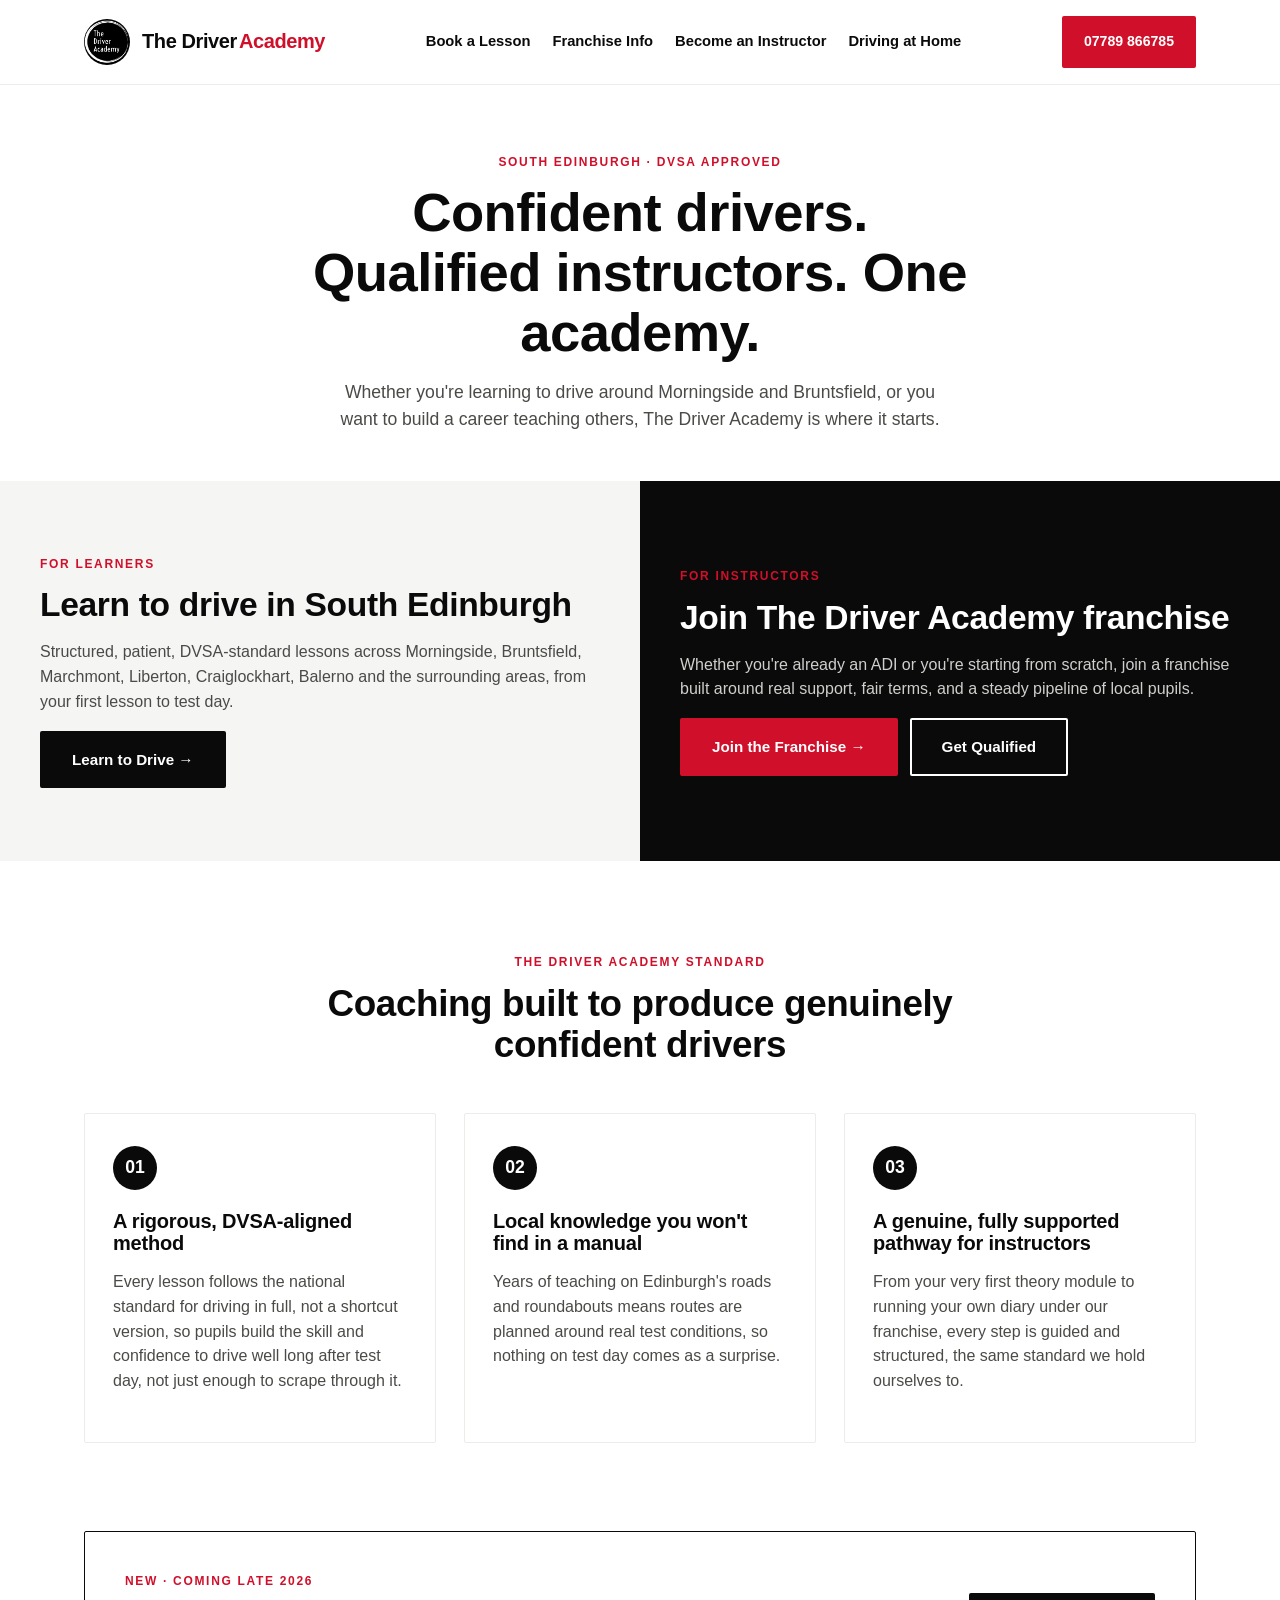
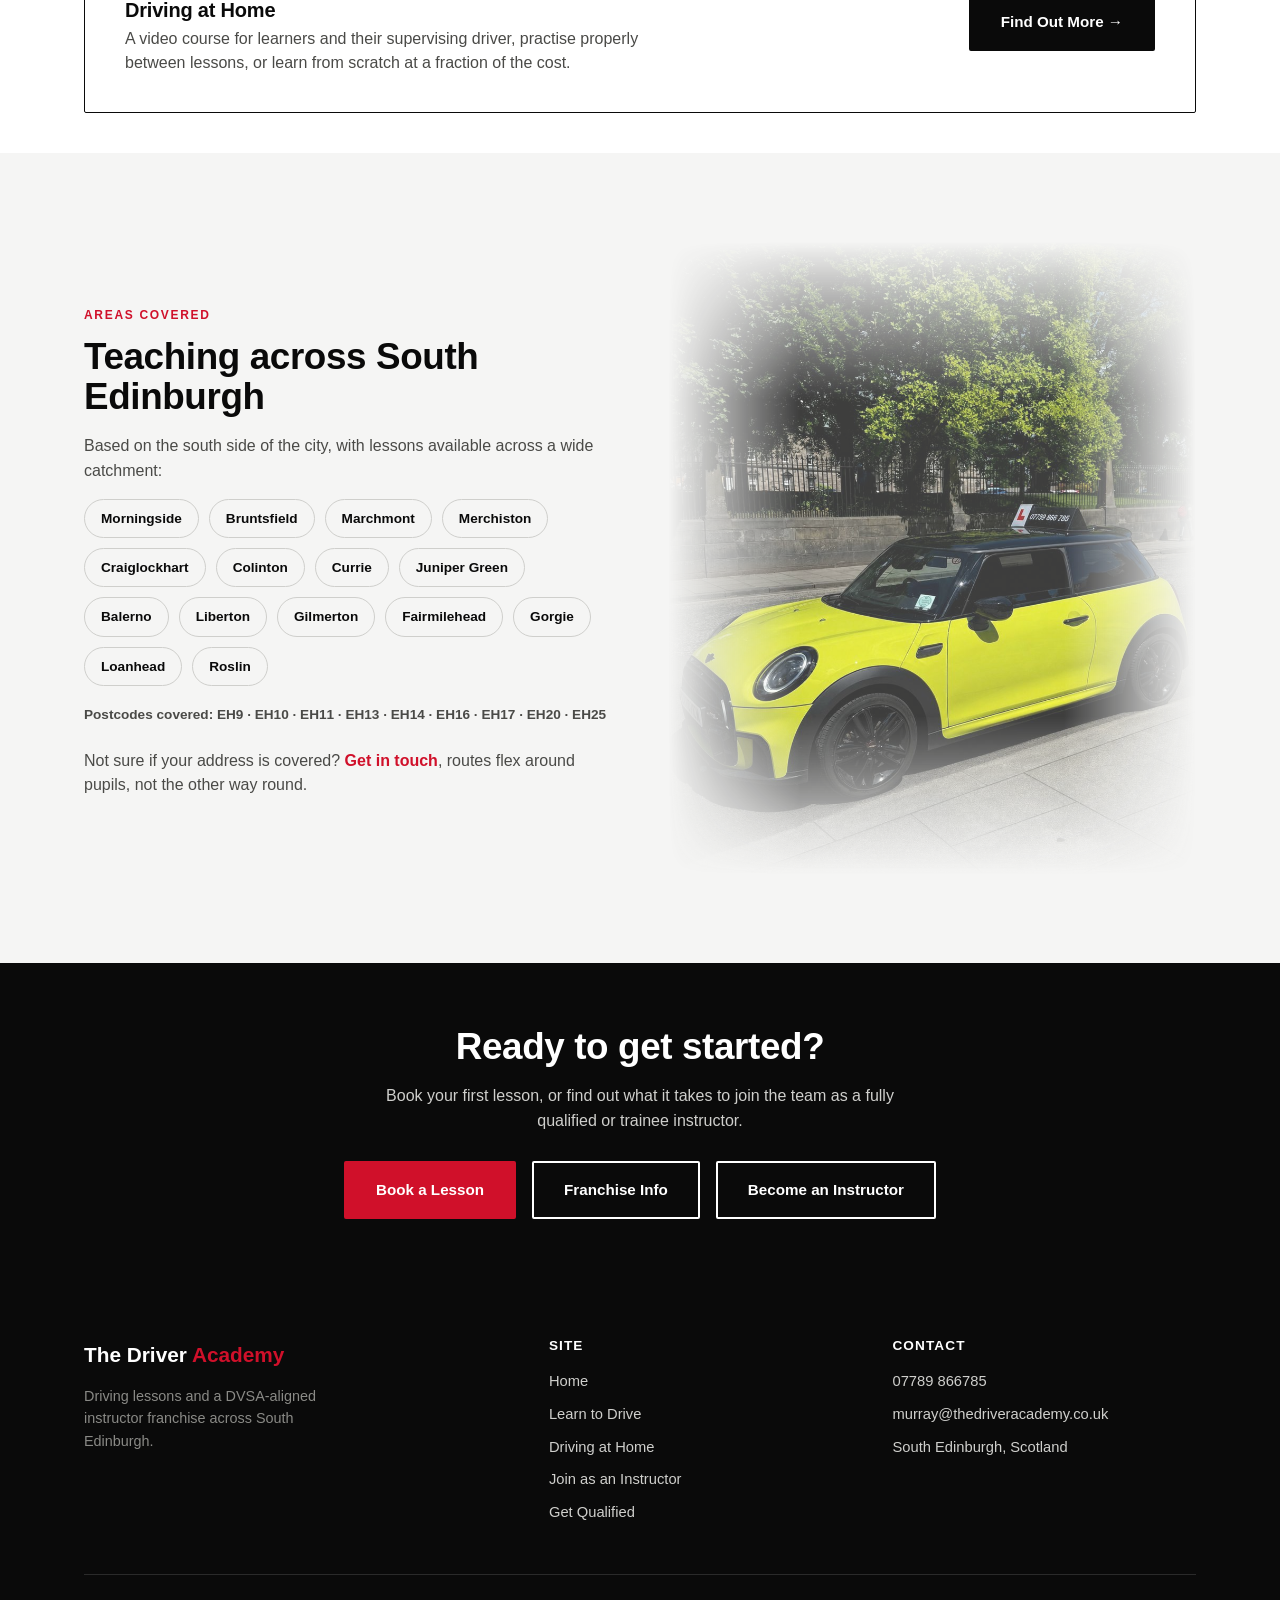
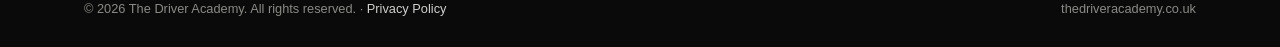
==== commit 79a7c7e7: "Rename Drive at Home to Driving at Home; fix video counts to exact 30/22" ====
--- a/index.html
+++ b/index.html
@@ -26,7 +26,7 @@
       <a href="learners.html#book">Book a Lesson</a>
       <a href="instructors.html">Franchise Info</a>
       <a href="instructors/get-qualified.html">Become an Instructor</a>
-      <a href="learn-at-home.html">Drive at Home</a>
+      <a href="learn-at-home.html">Driving at Home</a>
     </div>
     <div class="nav-cta">
       <a href="tel:07789866785" class="btn btn--primary">07789 866785</a>
@@ -96,7 +96,7 @@
     <div class="card" style="border-color:var(--black);padding:36px 40px;display:flex;justify-content:space-between;align-items:center;gap:24px;flex-wrap:wrap;">
       <div>
         <p class="eyebrow" style="margin-bottom:8px;">New · Coming Late 2026</p>
-        <h3 style="margin-bottom:6px;">Learn to Drive at Home</h3>
+        <h3 style="margin-bottom:6px;">Driving at Home</h3>
         <p style="margin-bottom:0;max-width:520px;">A video course for learners and their supervising driver, practise properly between lessons, or learn from scratch at a fraction of the cost.</p>
       </div>
       <a href="learn-at-home.html" class="btn btn--dark" style="flex-shrink:0;">Find Out More →</a>
@@ -162,7 +162,7 @@
         <ul>
           <li><a href="index.html">Home</a></li>
           <li><a href="learners.html">Learn to Drive</a></li>
-          <li><a href="learn-at-home.html">Drive at Home</a></li>
+          <li><a href="learn-at-home.html">Driving at Home</a></li>
           <li><a href="instructors.html">Join as an Instructor</a></li>
           <li><a href="instructors/get-qualified.html">Get Qualified</a></li>
         </ul>
